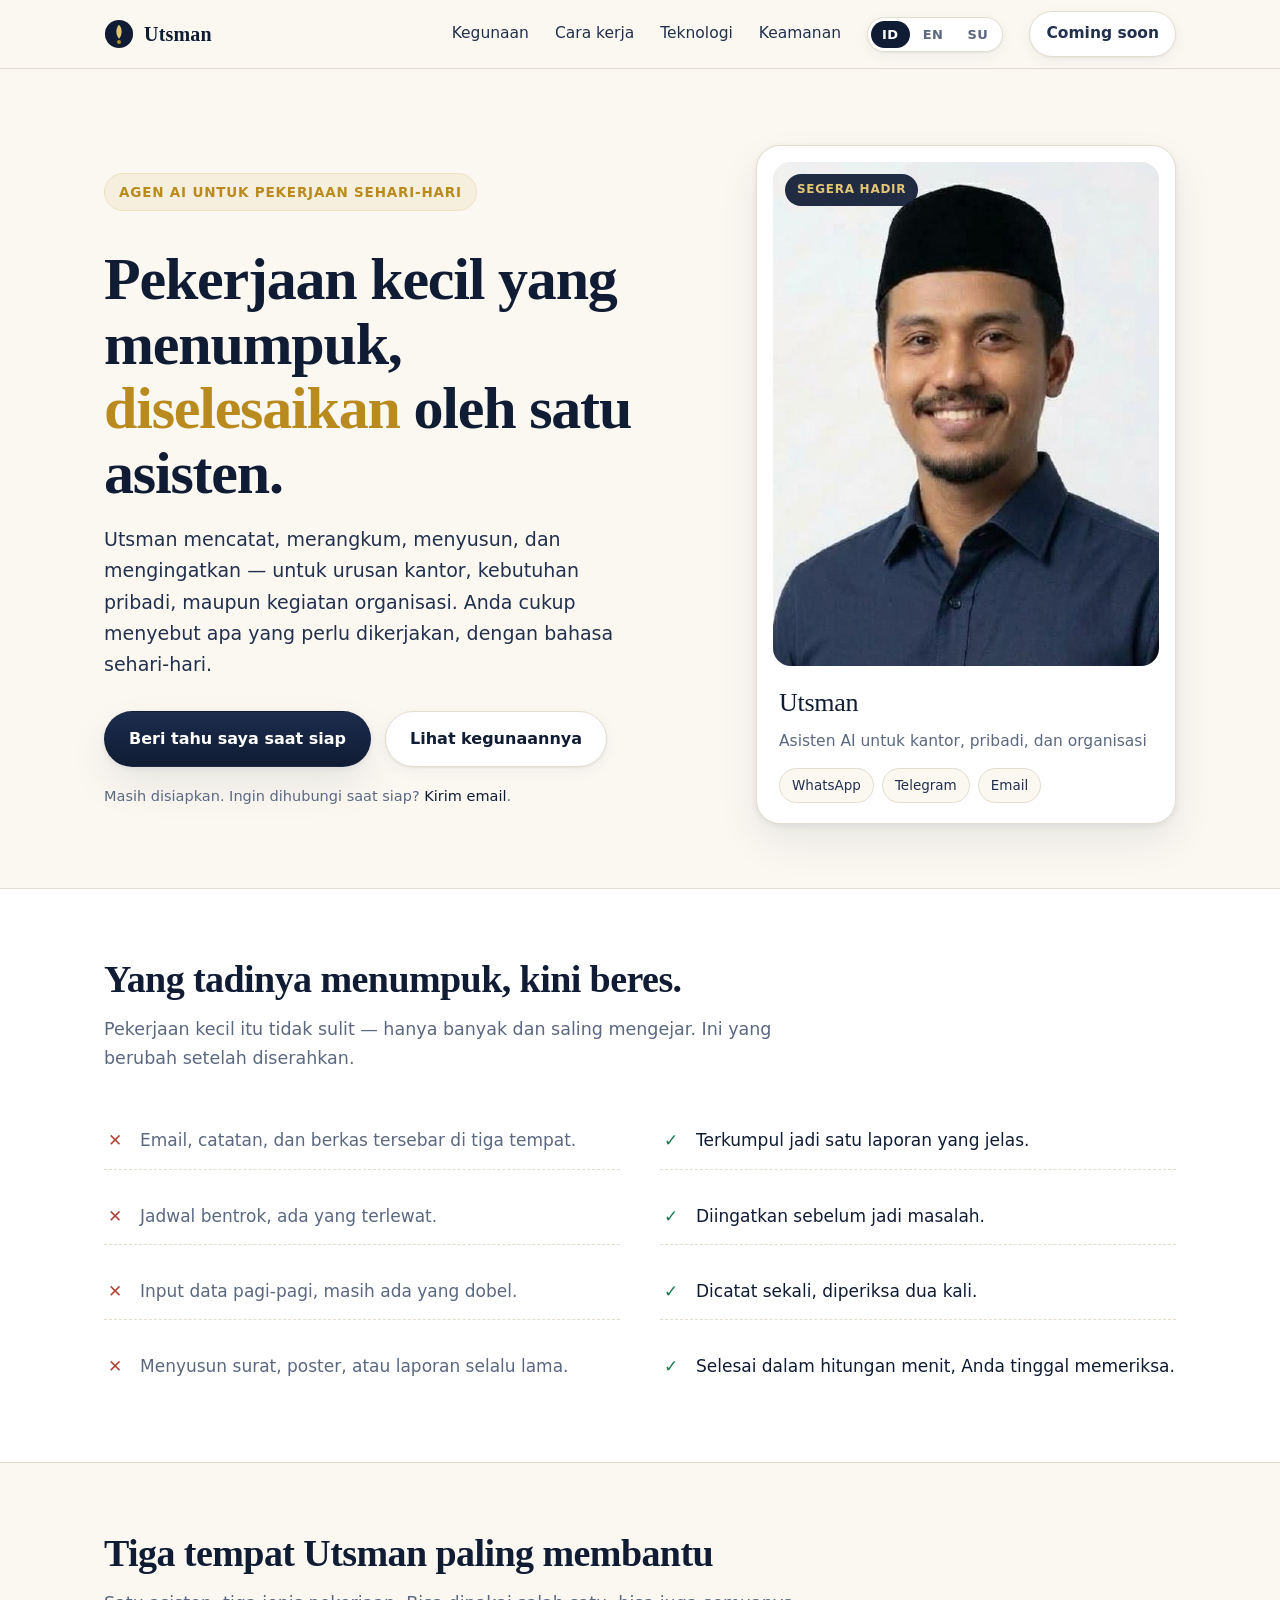
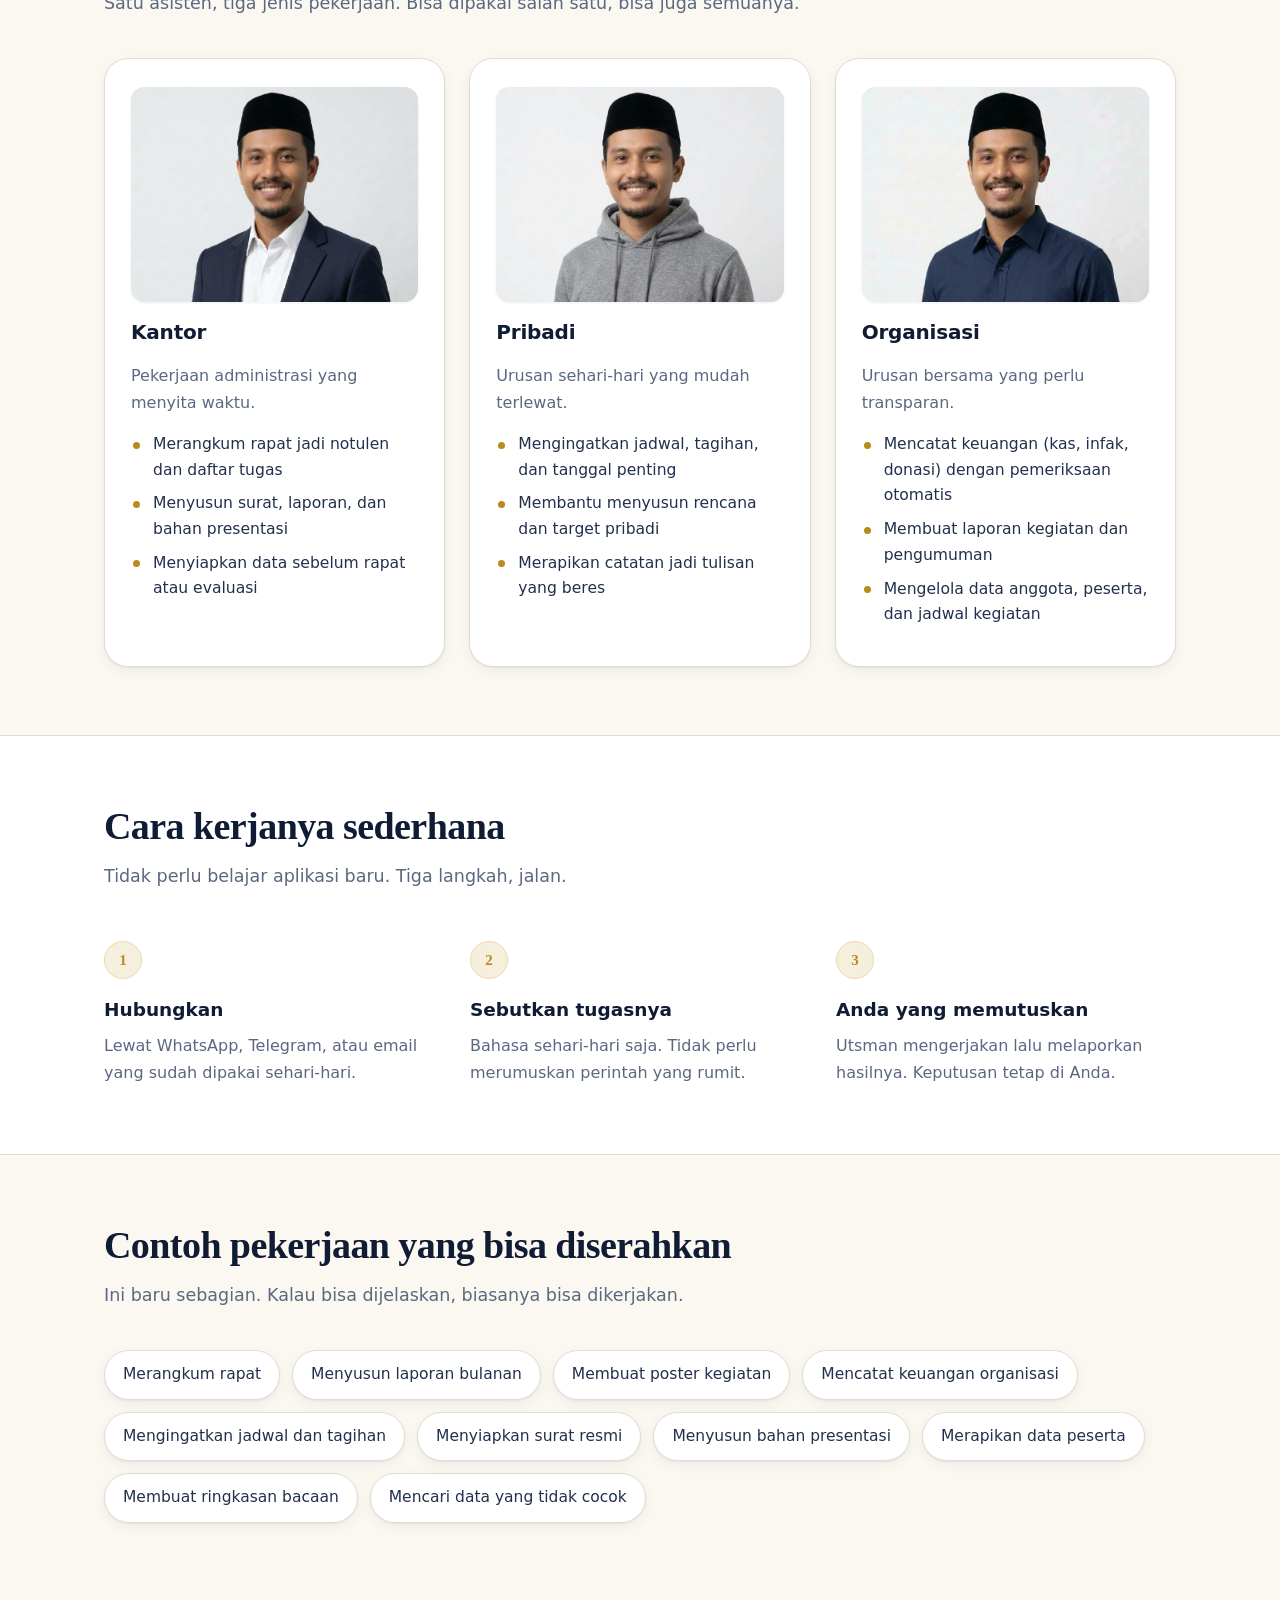
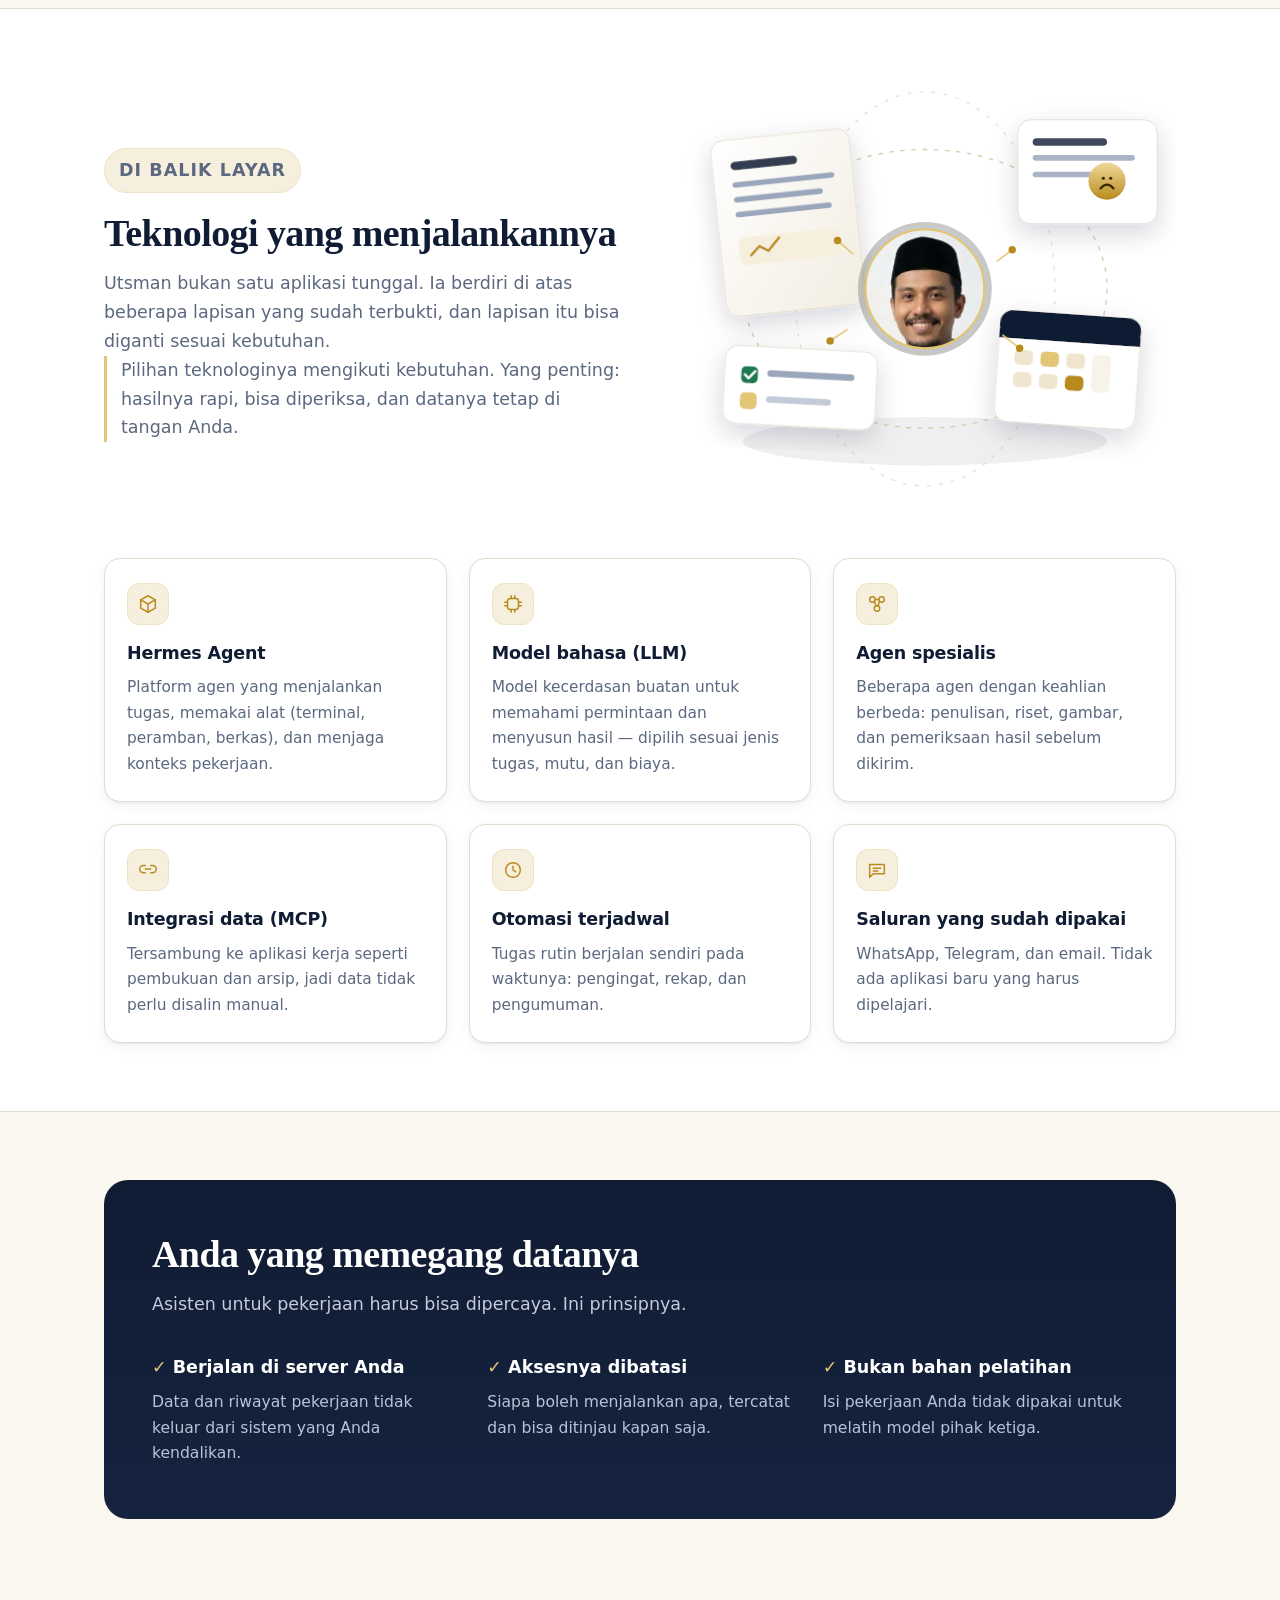
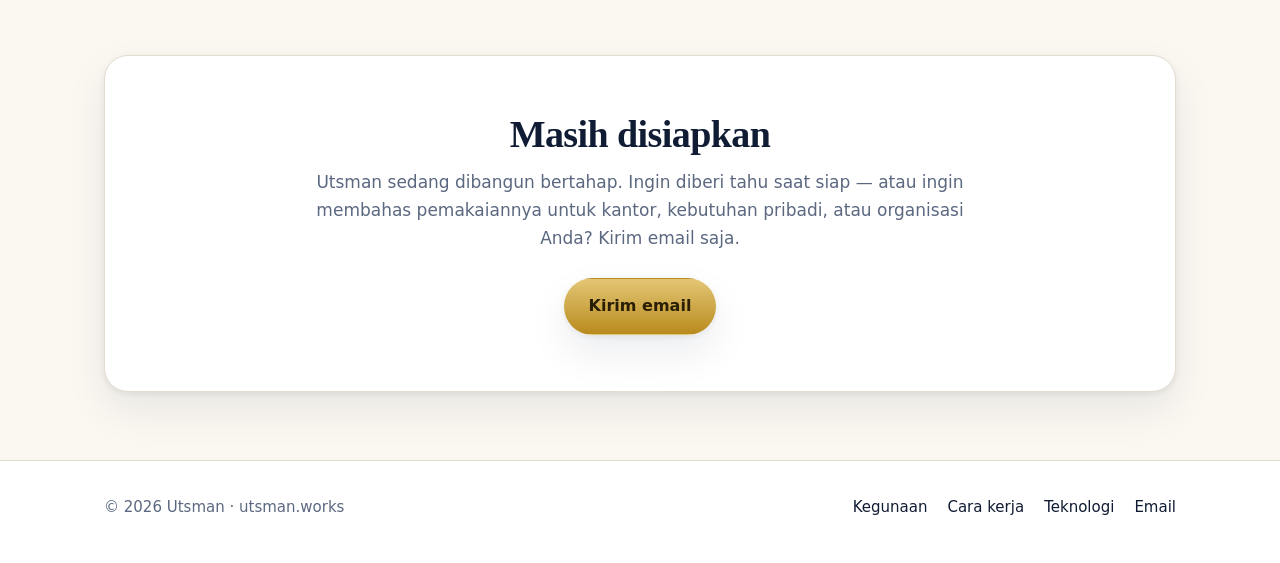
==== index.html @ e851fa36 "utsman.works — landing page asisten AI (multi-bahasa ID/EN/SU, bagian teknologi, poto asisten, SEO)" ====
<!DOCTYPE html>
<html lang="id">
<head>
<meta charset="utf-8">
<meta name="viewport" content="width=device-width, initial-scale=1">
<title>Utsman — Asisten AI untuk Pekerjaan Kantor, Pribadi, dan Organisasi</title>
<meta name="description" content="Utsman adalah asisten AI yang membantu pekerjaan kantor, kebutuhan pribadi, dan urusan organisasi: mencatat, menyusun laporan, mengingatkan jadwal. Segera hadir.">
<link rel="canonical" href="https://utsman.works/">
<link rel="alternate" hreflang="id" href="https://utsman.works/">
<link rel="alternate" hreflang="en" href="https://utsman.works/?lang=en">
<link rel="alternate" hreflang="su" href="https://utsman.works/?lang=su">
<link rel="alternate" hreflang="x-default" href="https://utsman.works/">
<meta name="theme-color" content="#101c33">
<meta name="author" content="Utsman">
<meta name="robots" content="index, follow, max-image-preview:large">

<!-- Open Graph -->
<meta property="og:type" content="website">
<meta property="og:site_name" content="Utsman">
<meta property="og:locale" content="id_ID">
<meta property="og:locale:alternate" content="en_US">
<meta property="og:locale:alternate" content="su_ID">
<meta property="og:url" content="https://utsman.works/">
<meta property="og:title" content="Utsman — Asisten AI untuk Pekerjaan Kantor, Pribadi, dan Organisasi">
<meta property="og:description" content="Mencatat, menyusun laporan, mengingatkan jadwal, dan menyelesaikan pekerjaan kecil yang menumpuk — untuk kantor, pribadi, dan organisasi.">
<meta property="og:image" content="https://utsman.works/assets/og-image.png">
<meta property="og:image:width" content="1200">
<meta property="og:image:height" content="630">
<meta property="og:image:alt" content="Utsman — asisten AI untuk pekerjaan sehari-hari">

<!-- Twitter -->
<meta name="twitter:card" content="summary_large_image">
<meta name="twitter:title" content="Utsman — Asisten AI untuk Pekerjaan Kantor, Pribadi, dan Organisasi">
<meta name="twitter:description" content="Mencatat, menyusun laporan, mengingatkan jadwal — untuk kantor, pribadi, dan organisasi.">
<meta name="twitter:image" content="https://utsman.works/assets/og-image.png">

<link rel="icon" href="/assets/favicon.svg" type="image/svg+xml">
<link rel="apple-touch-icon" href="/assets/favicon.svg">
<link rel="preload" as="image" href="/assets/utsman-card.jpg">
<link rel="stylesheet" href="/css/style.css?v=20261005-5">
<script>document.documentElement.classList.add("js-anim");</script>

<script type="application/ld+json">
{
  "@context": "https://schema.org",
  "@graph": [
    {
      "@type": "WebSite",
      "@id": "https://utsman.works/#website",
      "url": "https://utsman.works/",
      "name": "Utsman",
      "inLanguage": ["id-ID", "en", "su-ID"],
      "description": "Asisten AI untuk pekerjaan kantor, kebutuhan pribadi, dan urusan organisasi."
    },
    {
      "@type": "Organization",
      "@id": "https://utsman.works/#organization",
      "name": "Utsman",
      "url": "https://utsman.works/",
      "email": "bahzimadina@gmail.com",
      "logo": "https://utsman.works/assets/favicon.svg",
      "image": "https://utsman.works/assets/utsman.jpg"
    },
    {
      "@type": "Service",
      "name": "Asisten AI Utsman",
      "serviceType": "Asisten AI untuk pekerjaan kantor, pribadi, dan organisasi",
      "provider": { "@id": "https://utsman.works/#organization" },
      "areaServed": { "@type": "Country", "name": "Indonesia" },
      "audience": {
        "@type": "Audience",
        "audienceType": "Pekerja kantor, profesional, pengurus organisasi"
      },
      "description": "Mencatat dan merangkum, menyusun laporan dan surat, mengingatkan jadwal, mengolah data keuangan, serta menyelesaikan pekerjaan kecil yang menumpuk.",
      "offers": {
        "@type": "Offer",
        "availability": "https://schema.org/PreOrder",
        "priceCurrency": "IDR",
        "description": "Segera hadir. Kirim email untuk diberi tahu."
      },
      "isRelatedTo": [
        { "@type": "SoftwareApplication", "name": "Hermes Agent", "applicationCategory": "AI agent platform" },
        { "@type": "Thing", "name": "Model bahasa besar (LLM)" }
      ]
    }
  ]
}
</script>
</head>
<body>
<a class="skip" href="#main" data-i18n="skip">Lewati ke konten utama</a>

<header class="site-header">
  <div class="wrap">
    <a class="brand" href="/" aria-label="Utsman">
      <svg class="brand-mark" viewBox="0 0 32 32" role="img" aria-hidden="true">
        <circle cx="16" cy="16" r="15" fill="#101c33"/>
        <path d="M16 6c1.9 2.2 2.8 4.6 2.8 7.4 0 3-1 5.6-2.8 7.7-1.8-2.1-2.8-4.7-2.8-7.7C13.2 10.6 14.1 8.2 16 6z" fill="#e3c675"/>
        <circle cx="16" cy="24.6" r="2.1" fill="#b98b1e"/>
      </svg>
      <span class="brand-name">Utsman</span>
    </a>

    <nav class="nav" aria-label="Navigasi utama" data-i18n-aria="nav.aria">
      <a href="#kagunaan" data-i18n="nav.usage">Kegunaan</a>
      <a href="#cara" data-i18n="nav.how">Cara kerja</a>
      <a href="#teknologi" data-i18n="nav.tech">Teknologi</a>
      <a href="#aman" data-i18n="nav.secure">Keamanan</a>

      <div class="lang-switch" role="group" aria-label="Pilih bahasa" data-i18n-aria="lang.aria">
        <button type="button" class="lang-btn is-on" data-lang="id" aria-pressed="true" title="Bahasa Indonesia" data-i18n-title="lang.id">ID</button>
        <button type="button" class="lang-btn" data-lang="en" aria-pressed="false" title="English" data-i18n-title="lang.en">EN</button>
        <button type="button" class="lang-btn" data-lang="su" aria-pressed="false" title="Bahasa Sunda" data-i18n-title="lang.su">SU</button>
      </div>

      <a class="nav-cta" href="mailto:bahzimadina@gmail.com?subject=Utsman.works%20—%20beri%20tahu%20saya" data-i18n="nav.cta">Coming soon</a>
    </nav>
  </div>
</header>

<main id="main">

  <!-- ================= HERO ================= -->
  <section class="hero">
    <div class="wrap hero-grid">
      <div>
        <p class="eyebrow" data-i18n="hero.eyebrow">Agen AI untuk pekerjaan sehari-hari</p>
        <h1 data-i18n-html="hero.h1">Pekerjaan kecil yang menumpuk, <span class="accent">diselesaikan</span> oleh satu asisten.</h1>
        <p class="lede" data-i18n="hero.lede">
          Utsman mencatat, merangkum, menyusun, dan mengingatkan — untuk urusan kantor, kebutuhan pribadi,
          maupun kegiatan organisasi. Anda cukup menyebut apa yang perlu dikerjakan, dengan bahasa sehari-hari.
        </p>
        <div class="hero-actions">
          <a class="btn btn-primary" href="mailto:bahzimadina@gmail.com?subject=Utsman.works%20—%20beri%20tahu%20saya" data-i18n="hero.cta1">
            Beri tahu saya saat siap
          </a>
          <a class="btn btn-ghost" href="#kagunaan" data-i18n="hero.cta2">Lihat kegunaannya</a>
        </div>
        <p class="hero-note" data-i18n-html="hero.note">Masih disiapkan. Ingin dihubungi saat siap? <a href="mailto:bahzimadina@gmail.com?subject=Utsman.works%20—%20beri%20tahu%20saya">Kirim email</a>.</p>
      </div>

      <!-- Kartu profil: foto Utsman (asisten AI) -->
      <div class="profile-card reveal">
        <div class="profile-photo">
          <img src="/assets/utsman-card.jpg" width="600" height="784"
               alt="Utsman, asisten AI, memakai peci hitam dan kaus abu-abu" data-i18n-alt="hero.photo.alt"
               fetchpriority="high" decoding="async">
          <span class="profile-badge" data-i18n="hero.status">Segera hadir</span>
        </div>
        <div class="profile-meta">
          <p class="profile-name">Utsman</p>
          <p class="profile-role" data-i18n="hero.role">Asisten AI untuk kantor, pribadi, dan organisasi</p>
          <ul class="profile-chips">
            <li data-i18n="hero.chip1">WhatsApp</li>
            <li data-i18n="hero.chip2">Telegram</li>
            <li data-i18n="hero.chip3">Email</li>
          </ul>
        </div>
      </div>
    </div>
  </section>

  <!-- ================= MASALAH ================= -->
  <section class="band" aria-labelledby="t-beres">
    <div class="wrap">
      <div class="section-head reveal">
        <h2 id="t-beres" data-i18n="m.head">Yang tadinya menumpuk, kini beres.</h2>
        <p data-i18n="m.sub">Pekerjaan kecil itu tidak sulit — hanya banyak dan saling mengejar. Ini yang berubah setelah diserahkan.</p>
      </div>
      <div class="pairs reveal">
        <div class="pair"><span class="pair-x" aria-hidden="true">✕</span><p class="before" data-i18n="m.b1">Email, catatan, dan berkas tersebar di tiga tempat.</p></div>
        <div class="pair"><span class="pair-check" aria-hidden="true">✓</span><p class="after" data-i18n="m.a1">Terkumpul jadi satu laporan yang jelas.</p></div>
        <div class="pair"><span class="pair-x" aria-hidden="true">✕</span><p class="before" data-i18n="m.b2">Jadwal bentrok, ada yang terlewat.</p></div>
        <div class="pair"><span class="pair-check" aria-hidden="true">✓</span><p class="after" data-i18n="m.a2">Diingatkan sebelum jadi masalah.</p></div>
        <div class="pair"><span class="pair-x" aria-hidden="true">✕</span><p class="before" data-i18n="m.b3">Input data pagi-pagi, masih ada yang dobel.</p></div>
        <div class="pair"><span class="pair-check" aria-hidden="true">✓</span><p class="after" data-i18n="m.a3">Dicatat sekali, diperiksa dua kali.</p></div>
        <div class="pair"><span class="pair-x" aria-hidden="true">✕</span><p class="before" data-i18n="m.b4">Menyusun surat, poster, atau laporan selalu lama.</p></div>
        <div class="pair"><span class="pair-check" aria-hidden="true">✓</span><p class="after" data-i18n="m.a4">Selesai dalam hitungan menit, Anda tinggal memeriksa.</p></div>
      </div>
    </div>
  </section>

  <!-- ================= KAGUNAAN ================= -->
  <section id="kagunaan" aria-labelledby="t-guna">
    <div class="wrap">
      <div class="section-head reveal">
        <h2 id="t-guna" data-i18n="u.head">Tiga tempat Utsman paling membantu</h2>
        <p data-i18n="u.sub">Satu asisten, tiga jenis pekerjaan. Bisa dipakai salah satu, bisa juga semuanya.</p>
      </div>

      <div class="cards">
        <article class="card reveal">
          <div class="card-photo"><img src="/assets/asisten-kerja.jpg" width="720" height="540" alt="Utsman, asisten untuk pekerjaan kantor, memakai blazer" data-i18n-alt="u.k.alt" loading="lazy" decoding="async"></div>
          <h3 data-i18n="u.k.title">Kantor</h3>
          <p data-i18n="u.k.p">Pekerjaan administrasi yang menyita waktu.</p>
          <ul>
            <li data-i18n="u.k.l1">Merangkum rapat jadi notulen dan daftar tugas</li>
            <li data-i18n="u.k.l2">Menyusun surat, laporan, dan bahan presentasi</li>
            <li data-i18n="u.k.l3">Menyiapkan data sebelum rapat atau evaluasi</li>
          </ul>
        </article>

        <article class="card reveal">
          <div class="card-photo"><img src="/assets/asisten-pribadi.jpg" width="720" height="540" alt="Utsman, asisten untuk urusan pribadi, memakai hoodie" data-i18n-alt="u.p.alt" loading="lazy" decoding="async"></div>
          <h3 data-i18n="u.p.title">Pribadi</h3>
          <p data-i18n="u.p.p">Urusan sehari-hari yang mudah terlewat.</p>
          <ul>
            <li data-i18n="u.p.l1">Mengingatkan jadwal, tagihan, dan tanggal penting</li>
            <li data-i18n="u.p.l2">Membantu menyusun rencana dan target pribadi</li>
            <li data-i18n="u.p.l3">Merapikan catatan jadi tulisan yang beres</li>
          </ul>
        </article>

        <article class="card reveal">
          <div class="card-photo"><img src="/assets/asisten-organisasi.jpg" width="720" height="540" alt="Utsman, asisten untuk urusan organisasi, memakai kemeja biru" data-i18n-alt="u.o.alt" loading="lazy" decoding="async"></div>
          <h3 data-i18n="u.o.title">Organisasi</h3>
          <p data-i18n="u.o.p">Urusan bersama yang perlu transparan.</p>
          <ul>
            <li data-i18n="u.o.l1">Mencatat keuangan (kas, infak, donasi) dengan pemeriksaan otomatis</li>
            <li data-i18n="u.o.l2">Membuat laporan kegiatan dan pengumuman</li>
            <li data-i18n="u.o.l3">Mengelola data anggota, peserta, dan jadwal kegiatan</li>
          </ul>
        </article>
      </div>
    </div>
  </section>

  <!-- ================= CARA KERJA ================= -->
  <section class="band" id="cara" aria-labelledby="t-cara">
    <div class="wrap">
      <div class="section-head reveal">
        <h2 id="t-cara" data-i18n="c.head">Cara kerjanya sederhana</h2>
        <p data-i18n="c.sub">Tidak perlu belajar aplikasi baru. Tiga langkah, jalan.</p>
      </div>
      <div class="steps">
        <div class="step reveal">
          <div class="step-num" aria-hidden="true">1</div>
          <h3 data-i18n="c.s1.t">Hubungkan</h3>
          <p data-i18n="c.s1.p">Lewat WhatsApp, Telegram, atau email yang sudah dipakai sehari-hari.</p>
        </div>
        <div class="step reveal">
          <div class="step-num" aria-hidden="true">2</div>
          <h3 data-i18n="c.s2.t">Sebutkan tugasnya</h3>
          <p data-i18n="c.s2.p">Bahasa sehari-hari saja. Tidak perlu merumuskan perintah yang rumit.</p>
        </div>
        <div class="step reveal">
          <div class="step-num" aria-hidden="true">3</div>
          <h3 data-i18n="c.s3.t">Anda yang memutuskan</h3>
          <p data-i18n="c.s3.p">Utsman mengerjakan lalu melaporkan hasilnya. Keputusan tetap di Anda.</p>
        </div>
      </div>
    </div>
  </section>

  <!-- ================= CONTO TUGAS ================= -->
  <section aria-labelledby="t-conto">
    <div class="wrap">
      <div class="section-head reveal">
        <h2 id="t-conto" data-i18n="e.head">Contoh pekerjaan yang bisa diserahkan</h2>
        <p data-i18n="e.sub">Ini baru sebagian. Kalau bisa dijelaskan, biasanya bisa dikerjakan.</p>
      </div>
      <ul class="chips reveal" style="list-style:none;padding:0">
        <li class="chip" data-i18n="e.c1">Merangkum rapat</li>
        <li class="chip" data-i18n="e.c2">Menyusun laporan bulanan</li>
        <li class="chip" data-i18n="e.c3">Membuat poster kegiatan</li>
        <li class="chip" data-i18n="e.c4">Mencatat keuangan organisasi</li>
        <li class="chip" data-i18n="e.c5">Mengingatkan jadwal dan tagihan</li>
        <li class="chip" data-i18n="e.c6">Menyiapkan surat resmi</li>
        <li class="chip" data-i18n="e.c7">Menyusun bahan presentasi</li>
        <li class="chip" data-i18n="e.c8">Merapikan data peserta</li>
        <li class="chip" data-i18n="e.c9">Membuat ringkasan bacaan</li>
        <li class="chip" data-i18n="e.c10">Mencari data yang tidak cocok</li>
      </ul>
    </div>
  </section>

  <!-- ================= TEKNOLOGI ================= -->
  <section class="band" id="teknologi" aria-labelledby="t-teknologi">
    <div class="wrap">
      <div class="tech-intro">
        <div class="section-head reveal" style="margin-bottom:0">
          <p class="eyebrow" data-i18n="t.eyebrow">Di balik layar</p>
          <h2 id="t-teknologi" style="margin-top:18px" data-i18n="t.head">Teknologi yang menjalankannya</h2>
          <p data-i18n="t.sub">Utsman bukan satu aplikasi tunggal. Ia berdiri di atas beberapa lapisan yang sudah terbukti, dan lapisan itu bisa diganti sesuai kebutuhan.</p>
          <p class="tech-note" data-i18n="t.note">Pilihan teknologinya mengikuti kebutuhan. Yang penting: hasilnya rapi, bisa diperiksa, dan datanya tetap di tangan Anda.</p>
        </div>

        <div class="hero-art tech-art" aria-hidden="true">
          <svg viewBox="0 0 540 470" role="img" aria-label="Ilustrasi asisten AI yang mengerjakan beberapa tugas sekaligus">
            <defs>
              <linearGradient id="g-doc" x1="0" y1="0" x2="1" y2="1">
                <stop offset="0" stop-color="#ffffff"/><stop offset="1" stop-color="#f2ede1"/>
              </linearGradient>
              <linearGradient id="g-gold" x1="0" y1="0" x2="0" y2="1">
                <stop offset="0" stop-color="#f0d99c"/><stop offset="1" stop-color="#b98b1e"/>
              </linearGradient>
              <radialGradient id="g-core" cx="50%" cy="38%" r="65%">
                <stop offset="0" stop-color="#2a3c62"/><stop offset="1" stop-color="#101c33"/>
              </radialGradient>
              <clipPath id="clip-face"><circle cx="0" cy="0" r="64"/></clipPath>
              <filter id="soft" x="-30%" y="-30%" width="160%" height="160%">
                <feDropShadow dx="0" dy="10" stdDeviation="14" flood-color="#101c33" flood-opacity="0.16"/>
              </filter>
            </defs>

            <ellipse cx="270" cy="392" rx="196" ry="26" fill="#101c33" opacity="0.07"/>

            <!-- orbit lines -->
            <g fill="none" stroke="#cbb98c" stroke-width="1.4" opacity="0.7">
              <ellipse cx="270" cy="228" rx="196" ry="150" stroke-dasharray="5 7"/>
              <ellipse cx="270" cy="228" rx="140" ry="212" stroke-dasharray="4 9" opacity="0.6"/>
            </g>

            <!-- document card -->
            <g filter="url(#soft)" transform="translate(38 70) rotate(-6)">
              <rect width="150" height="190" rx="14" fill="url(#g-doc)" stroke="#e3ddd0"/>
              <rect x="20" y="24" width="72" height="9" rx="4.5" fill="#101c33" opacity="0.85"/>
              <rect x="20" y="46" width="110" height="6" rx="3" fill="#9aa6bb"/>
              <rect x="20" y="62" width="96" height="6" rx="3" fill="#9aa6bb"/>
              <rect x="20" y="78" width="104" height="6" rx="3" fill="#9aa6bb"/>
              <rect x="20" y="106" width="110" height="30" rx="8" fill="#f6efdd"/>
              <path d="M32 126l10-9 9 6 13-13" fill="none" stroke="#b98b1e" stroke-width="2.6" stroke-linecap="round" stroke-linejoin="round"/>
            </g>

            <!-- chat card -->
            <g filter="url(#soft)" transform="translate(370 46)">
              <rect width="150" height="112" rx="14" fill="#ffffff" stroke="#e3ddd0"/>
              <rect x="16" y="20" width="80" height="8" rx="4" fill="#101c33" opacity="0.8"/>
              <rect x="16" y="38" width="110" height="6" rx="3" fill="#aab4c6"/>
              <rect x="16" y="56" width="86" height="6" rx="3" fill="#aab4c6"/>
              <g transform="translate(96 66)">
                <circle cx="0" cy="0" r="20" fill="url(#g-gold)"/>
                <path d="M-7 8C-2 2.6 2 2.6 7 8" stroke="#3a2a05" stroke-width="2.4" fill="none" stroke-linecap="round"/>
                <circle cx="-4" cy="-3" r="1.7" fill="#3a2a05"/><circle cx="4" cy="-3" r="1.7" fill="#3a2a05"/>
              </g>
            </g>

            <!-- calendar card -->
            <g filter="url(#soft)" transform="translate(352 250) rotate(4)">
              <rect width="152" height="120" rx="14" fill="#ffffff" stroke="#e3ddd0"/>
              <rect x="0" y="0" width="152" height="30" rx="14" fill="#101c33"/>
              <rect x="0" y="20" width="152" height="10" fill="#101c33"/>
              <rect x="18" y="42" width="20" height="16" rx="5" fill="#f0e6cf"/>
              <rect x="46" y="42" width="20" height="16" rx="5" fill="#e3c675"/>
              <rect x="74" y="42" width="20" height="16" rx="5" fill="#f0e6cf"/>
              <rect x="18" y="66" width="20" height="16" rx="5" fill="#f0e6cf"/>
              <rect x="46" y="66" width="20" height="16" rx="5" fill="#f0e6cf"/>
              <rect x="74" y="66" width="20" height="16" rx="5" fill="#b98b1e"/>
              <rect x="102" y="42" width="20" height="40" rx="5" fill="#f7f3e9"/>
            </g>

            <!-- agent core (foto Utsman, dipotong buleud) -->
            <g transform="translate(270 228)">
              <circle r="72" fill="url(#g-core)" opacity="0.25"/>
              <image href="/assets/utsman-core.jpg" x="-64" y="-64" width="128" height="128"
                     clip-path="url(#clip-face)" preserveAspectRatio="xMidYMid slice"/>
              <circle r="64" fill="none" stroke="#e3c675" stroke-width="2.4"/>
              <circle r="70" fill="none" stroke="#e3c675" stroke-width="1" opacity="0.45"/>
              <g stroke="#e3c675" stroke-width="2" stroke-linecap="round" opacity="0.85">
                <path d="M-78-38l-16-14"/><path d="M78-30l16-12"/><path d="M-84 44l-18 12"/><path d="M84 50l18 14"/>
              </g>
              <circle cx="-94" cy="-52" r="4" fill="#b98b1e"/><circle cx="94" cy="-42" r="4" fill="#b98b1e"/>
              <circle cx="-102" cy="56" r="4" fill="#b98b1e"/><circle cx="102" cy="64" r="4" fill="#b98b1e"/>
            </g>

            <!-- checklist strip -->
            <g filter="url(#soft)" transform="translate(56 288) rotate(3)">
              <rect width="164" height="84" rx="14" fill="#ffffff" stroke="#e3ddd0"/>
              <g transform="translate(18 22)">
                <rect width="18" height="18" rx="5" fill="#1f7a52"/>
                <path d="M4 9l4 4 7-8" stroke="#fff" stroke-width="2.4" fill="none" stroke-linecap="round" stroke-linejoin="round"/>
                <rect x="28" y="3" width="94" height="7" rx="3.5" fill="#9aa6bb"/>
              </g>
              <g transform="translate(18 50)">
                <rect width="18" height="18" rx="5" fill="#e3c675"/>
                <rect x="28" y="3" width="70" height="7" rx="3.5" fill="#c3cbd8"/>
              </g>
            </g>
          </svg>
        </div>
      </div>

      <div class="tech-grid">
        <article class="tech-item reveal">
          <span class="tech-icon" aria-hidden="true">
            <svg viewBox="0 0 24 24" fill="none" stroke="currentColor" stroke-width="1.6" stroke-linecap="round" stroke-linejoin="round"><path d="M12 3l8 4.5v9L12 21l-8-4.5v-9L12 3z"/><path d="M12 12l8-4.5M12 12v9M12 12L4 7.5"/></svg>
          </span>
          <h3 data-i18n="t.1.t">Hermes Agent</h3>
          <p data-i18n="t.1.p">Platform agen yang menjalankan tugas, memakai alat (terminal, peramban, berkas), dan menjaga konteks pekerjaan.</p>
        </article>

        <article class="tech-item reveal">
          <span class="tech-icon" aria-hidden="true">
            <svg viewBox="0 0 24 24" fill="none" stroke="currentColor" stroke-width="1.6" stroke-linecap="round" stroke-linejoin="round"><rect x="6" y="6" width="12" height="12" rx="3"/><path d="M10 3v3M14 3v3M10 18v3M14 18v3M3 10h3M3 14h3M18 10h3M18 14h3"/></svg>
          </span>
          <h3 data-i18n="t.2.t">Model bahasa (LLM)</h3>
          <p data-i18n="t.2.p">Model kecerdasan buatan untuk memahami permintaan dan menyusun hasil — dipilih sesuai jenis tugas, mutu, dan biaya.</p>
        </article>

        <article class="tech-item reveal">
          <span class="tech-icon" aria-hidden="true">
            <svg viewBox="0 0 24 24" fill="none" stroke="currentColor" stroke-width="1.6" stroke-linecap="round" stroke-linejoin="round"><circle cx="7" cy="7" r="3"/><circle cx="17" cy="7" r="3"/><circle cx="12" cy="17" r="3"/><path d="M9 9l2 5M15 9l-2 5M10 7h4"/></svg>
          </span>
          <h3 data-i18n="t.3.t">Agen spesialis</h3>
          <p data-i18n="t.3.p">Beberapa agen dengan keahlian berbeda: penulisan, riset, gambar, dan pemeriksaan hasil sebelum dikirim.</p>
        </article>

        <article class="tech-item reveal">
          <span class="tech-icon" aria-hidden="true">
            <svg viewBox="0 0 24 24" fill="none" stroke="currentColor" stroke-width="1.6" stroke-linecap="round" stroke-linejoin="round"><path d="M9 7H7a4 4 0 000 8h2M15 7h2a4 4 0 010 8h-2"/><path d="M9 11h6"/></svg>
          </span>
          <h3 data-i18n="t.4.t">Integrasi data (MCP)</h3>
          <p data-i18n="t.4.p">Tersambung ke aplikasi kerja seperti pembukuan dan arsip, jadi data tidak perlu disalin manual.</p>
        </article>

        <article class="tech-item reveal">
          <span class="tech-icon" aria-hidden="true">
            <svg viewBox="0 0 24 24" fill="none" stroke="currentColor" stroke-width="1.6" stroke-linecap="round" stroke-linejoin="round"><circle cx="12" cy="12" r="8"/><path d="M12 8v4l3 2"/></svg>
          </span>
          <h3 data-i18n="t.5.t">Otomasi terjadwal</h3>
          <p data-i18n="t.5.p">Tugas rutin berjalan sendiri pada waktunya: pengingat, rekap, dan pengumuman.</p>
        </article>

        <article class="tech-item reveal">
          <span class="tech-icon" aria-hidden="true">
            <svg viewBox="0 0 24 24" fill="none" stroke="currentColor" stroke-width="1.6" stroke-linecap="round" stroke-linejoin="round"><path d="M4 6h16v10H8l-4 4V6z"/><path d="M8 10h8M8 13h5"/></svg>
          </span>
          <h3 data-i18n="t.6.t">Saluran yang sudah dipakai</h3>
          <p data-i18n="t.6.p">WhatsApp, Telegram, dan email. Tidak ada aplikasi baru yang harus dipelajari.</p>
        </article>
      </div>
    </div>
  </section>

  <!-- ================= KEAMANAN ================= -->
  <section id="aman" aria-labelledby="t-aman">
    <div class="wrap">
      <div class="trust reveal">
        <div class="section-head" style="margin-bottom:0">
          <h2 id="t-aman" data-i18n="a.head">Anda yang memegang datanya</h2>
          <p data-i18n="a.sub">Asisten untuk pekerjaan harus bisa dipercaya. Ini prinsipnya.</p>
        </div>
        <div class="trust-grid">
          <div class="trust-item">
            <h3><span class="tick" aria-hidden="true">✓</span> <span data-i18n="a.i1.t">Berjalan di server Anda</span></h3>
            <p data-i18n="a.i1.p">Data dan riwayat pekerjaan tidak keluar dari sistem yang Anda kendalikan.</p>
          </div>
          <div class="trust-item">
            <h3><span class="tick" aria-hidden="true">✓</span> <span data-i18n="a.i2.t">Aksesnya dibatasi</span></h3>
            <p data-i18n="a.i2.p">Siapa boleh menjalankan apa, tercatat dan bisa ditinjau kapan saja.</p>
          </div>
          <div class="trust-item">
            <h3><span class="tick" aria-hidden="true">✓</span> <span data-i18n="a.i3.t">Bukan bahan pelatihan</span></h3>
            <p data-i18n="a.i3.p">Isi pekerjaan Anda tidak dipakai untuk melatih model pihak ketiga.</p>
          </div>
        </div>
      </div>
    </div>
  </section>

  <!-- ================= CTA ================= -->
  <section class="cta" aria-labelledby="t-cta">
    <div class="wrap">
      <div class="cta-inner reveal">
        <h2 id="t-cta" data-i18n="cta.head">Masih disiapkan</h2>
        <p data-i18n="cta.p">
          Utsman sedang dibangun bertahap. Ingin diberi tahu saat siap — atau ingin membahas pemakaiannya
          untuk kantor, kebutuhan pribadi, atau organisasi Anda? Kirim email saja.
        </p>
        <a class="btn btn-gold" href="mailto:bahzimadina@gmail.com?subject=Utsman.works%20—%20beri%20tahu%20saya&amp;body=Assalamualaikum%2C%20saya%20ingin%20diberi%20tahu%20saat%20Utsman%20siap." data-i18n="cta.btn">
          Kirim email
        </a>
      </div>
    </div>
  </section>

</main>

<footer class="site-footer">
  <div class="wrap">
    <p data-i18n="f.rights">© 2026 Utsman · utsman.works</p>
    <div class="foot-links">
      <a href="#kagunaan" data-i18n="nav.usage">Kegunaan</a>
      <a href="#cara" data-i18n="nav.how">Cara kerja</a>
      <a href="#teknologi" data-i18n="nav.tech">Teknologi</a>
      <a href="mailto:bahzimadina@gmail.com?subject=Utsman.works%20—%20beri%20tahu%20saya" data-i18n="f.email">Email</a>
    </div>
  </div>
</footer>

<script src="/assets/i18n.js?v=20261005-1" defer></script>
<script>
  // Animasi muncul perlahan — dilewati bila pengguna memilih mengurangi gerakan.
  (function () {
    var items = document.querySelectorAll('.reveal');
    if (!('IntersectionObserver' in window) ||
        window.matchMedia('(prefers-reduced-motion: reduce)').matches) {
      items.forEach(function (el) { el.classList.add('is-in'); });
      return;
    }
    var io = new IntersectionObserver(function (entries) {
      entries.forEach(function (entry) {
        if (entry.isIntersecting) { entry.target.classList.add('is-in'); io.unobserve(entry.target); }
      });
    }, { rootMargin: '0px 0px -8% 0px', threshold: 0.12 });
    items.forEach(function (el) { io.observe(el); });

    setTimeout(function () {
      var kari = document.querySelectorAll('.reveal:not(.is-in)');
      if (kari.length) { kari.forEach(function (el) { el.classList.add('is-in'); }); }
    }, 2500);
  })();
</script>
</body>
</html>
---- css/style.css ----
/* ==========================================================================
   Utsman — utsman.works
   Desain: tenang, berwibawa, gampang dibaca. Navy + emas, latar krem.
   Font: sistem (euweuh undeuran) → gancang tur SEO-friendly.
   ========================================================================== */

:root {
  --ink:        #101c33;
  --ink-soft:   #22304d;
  --muted:      #5b6880;
  --line:       #e3ddd0;
  --gold:       #b98b1e;
  --gold-soft:  #e3c675;
  --gold-wash:  #f6efdd;
  --cream:      #fbf8f2;
  --card:       #ffffff;
  --shadow-sm:  0 1px 2px rgba(16, 28, 51, .06), 0 4px 14px rgba(16, 28, 51, .05);
  --shadow-md:  0 2px 6px rgba(16, 28, 51, .07), 0 18px 40px rgba(16, 28, 51, .08);
  --radius:     16px;
  --radius-lg:  24px;
  --maxw:       1120px;
  --font-sans:  "Inter", system-ui, -apple-system, "Segoe UI", Roboto, "Helvetica Neue", Arial, sans-serif;
  --font-serif: "Iowan Old Style", "Palatino Linotype", Palatino, "Book Antiqua", Georgia, serif;
}

* { box-sizing: border-box; }

html { -webkit-text-size-adjust: 100%; scroll-behavior: smooth; }

body {
  margin: 0;
  background: var(--cream);
  color: var(--ink);
  font-family: var(--font-sans);
  font-size: 17px;
  line-height: 1.65;
  -webkit-font-smoothing: antialiased;
  text-rendering: optimizeLegibility;
}

img, svg { max-width: 100%; display: block; }

a { color: var(--ink); text-decoration: none; }
a:hover { color: var(--gold); }

:focus-visible {
  outline: 3px solid var(--gold);
  outline-offset: 3px;
  border-radius: 4px;
}

.wrap { width: 100%; max-width: var(--maxw); margin: 0 auto; padding: 0 24px; }

.skip {
  position: absolute; left: -9999px; top: 0; background: #fff; padding: 12px 16px;
  border-radius: 0 0 8px 0; z-index: 100;
}
.skip:focus { left: 0; }

/* ---------- Header ---------- */
.site-header {
  position: sticky; top: 0; z-index: 40;
  background: rgba(251, 248, 242, .86);
  backdrop-filter: saturate(140%) blur(10px);
  border-bottom: 1px solid var(--line);
}
.site-header .wrap {
  display: flex; align-items: center; justify-content: space-between;
  height: 68px; gap: 16px;
}
.brand { display: flex; align-items: center; gap: 10px; font-weight: 700; letter-spacing: .2px; }
.brand-mark {
  width: 30px; height: 30px; flex: none;
}
.brand-name { font-family: var(--font-serif); font-size: 20px; }
.nav { display: flex; align-items: center; gap: 26px; font-size: 15.5px; color: var(--ink-soft); }
.nav a { color: var(--ink-soft); }
.nav a:hover { color: var(--gold); }
.nav .nav-cta {
  border: 1px solid var(--line); padding: 9px 16px; border-radius: 999px;
  background: #fff; box-shadow: var(--shadow-sm); font-weight: 600;
}
@media (max-width: 780px) { .nav a:not(.nav-cta) { display: none; } }

/* ---------- Buttons ---------- */
.btn {
  display: inline-flex; align-items: center; gap: 10px;
  padding: 14px 24px; border-radius: 999px; font-weight: 650; font-size: 16px;
  border: 1px solid transparent; transition: transform .18s ease, box-shadow .18s ease, background .18s ease;
}
.btn-primary {
  background: linear-gradient(180deg, #1c2c4d, #101c33);
  color: #fff; box-shadow: var(--shadow-md);
}
.btn-primary:hover { color: #fff; transform: translateY(-1px); }
.btn-ghost {
  background: #fff; color: var(--ink); border-color: var(--line); box-shadow: var(--shadow-sm);
}
.btn-ghost:hover { color: var(--ink); transform: translateY(-1px); }
.btn-gold {
  background: linear-gradient(180deg, var(--gold-soft), var(--gold));
  color: #2a1f04; box-shadow: var(--shadow-md);
}
.btn-gold:hover { color: #2a1f04; transform: translateY(-1px); }

/* ---------- Hero ---------- */
.hero { padding: 76px 0 64px; position: relative; overflow: hidden; }
.hero-grid {
  display: grid; grid-template-columns: 1.05fr .95fr; gap: 56px; align-items: center;
}
.eyebrow {
  display: inline-flex; align-items: center; gap: 9px;
  font-size: 13.5px; font-weight: 650; letter-spacing: .06em; text-transform: uppercase;
  color: var(--gold); background: var(--gold-wash);
  border: 1px solid #efe2c2; border-radius: 999px; padding: 7px 14px;
}
h1 {
  font-family: var(--font-serif); font-weight: 700;
  font-size: clamp(38px, 5.2vw, 60px); line-height: 1.08; letter-spacing: -.02em;
  margin: 22px 0 18px;
}
h1 .accent { color: var(--gold); }
.lede { font-size: 19px; color: var(--ink-soft); max-width: 34em; margin: 0 0 30px; }
.hero-actions { display: flex; flex-wrap: wrap; gap: 14px; align-items: center; }
.hero-note { margin: 18px 0 0; font-size: 14.5px; color: var(--muted); }
.hero-note strong { color: var(--ink); font-weight: 650; }

.hero-art { position: relative; }
.hero-art svg { width: 100%; height: auto; }

@media (max-width: 940px) {
  .hero { padding: 52px 0 44px; }
  .hero-grid { grid-template-columns: 1fr; gap: 40px; }
  .hero-art { order: -1; max-width: 520px; }
}

/* ---------- Sections ---------- */
section { padding: 68px 0; }
.section-head { max-width: 42em; margin-bottom: 40px; }
h2 {
  font-family: var(--font-serif); font-weight: 700;
  font-size: clamp(28px, 3.4vw, 38px); line-height: 1.16; letter-spacing: -.015em;
  margin: 0 0 14px;
}
.section-head p { color: var(--muted); font-size: 17.5px; margin: 0; }

/* pain points */
.band { background: #fff; border-top: 1px solid var(--line); border-bottom: 1px solid var(--line); }
.pairs { display: grid; grid-template-columns: repeat(2, 1fr); gap: 18px 40px; margin-top: 8px; }
.pair { display: flex; gap: 14px; align-items: flex-start; padding: 14px 0; border-bottom: 1px dashed var(--line); }
.pair:last-child, .pair:nth-last-child(2) { border-bottom: 0; }
.pair-x { color: #b0463a; font-weight: 700; flex: none; width: 22px; text-align: center; }
.pair-check { color: #1f7a52; font-weight: 700; flex: none; width: 22px; text-align: center; }
.pair p { margin: 0; }
.pair .before { color: var(--muted); }
.pair .after { color: var(--ink); }

@media (max-width: 780px) { .pairs { grid-template-columns: 1fr; } }

/* cards */
.cards { display: grid; grid-template-columns: repeat(3, 1fr); gap: 24px; }
.card {
  background: var(--card); border: 1px solid var(--line); border-radius: var(--radius-lg);
  padding: 28px 26px 30px; box-shadow: var(--shadow-sm);
  display: flex; flex-direction: column; gap: 14px;
  transition: transform .2s ease, box-shadow .2s ease;
}
.card:hover { transform: translateY(-3px); box-shadow: var(--shadow-md); }
.card-photo { border-radius: 14px; overflow: hidden; background: #ecebe6; box-shadow: 0 1px 3px rgba(16, 28, 51, .07); }
.card-photo img { width: 100%; height: auto; aspect-ratio: 4 / 3; object-fit: cover; object-position: 50% 20%; }
.card h3 { font-size: 20px; margin: 0; letter-spacing: -.01em; }
.card > p { margin: 0; color: var(--muted); font-size: 16px; }
.card ul { margin: 2px 0 0; padding-left: 0; list-style: none; color: var(--ink-soft); font-size: 15.6px; }
.card ul li { position: relative; padding-left: 22px; margin-bottom: 8px; }
.card ul li::before {
  content: ""; position: absolute; left: 2px; top: .62em;
  width: 7px; height: 7px; border-radius: 50%; background: var(--gold);
}
@media (max-width: 940px) { .cards { grid-template-columns: 1fr; } }

/* steps */
.steps { display: grid; grid-template-columns: repeat(3, 1fr); gap: 26px; counter-reset: step; }
.step { position: relative; padding-top: 10px; }
.step-num {
  font-family: var(--font-serif); font-size: 15px; font-weight: 700; color: var(--gold);
  border: 1px solid #ecd9a8; background: var(--gold-wash);
  width: 38px; height: 38px; border-radius: 50%;
  display: flex; align-items: center; justify-content: center; margin-bottom: 16px;
}
.step h3 { margin: 0 0 8px; font-size: 18.5px; }
.step p { margin: 0; color: var(--muted); font-size: 16px; }
@media (max-width: 940px) { .steps { grid-template-columns: 1fr; gap: 30px; } }

/* contoh tugas */
.chips { display: flex; flex-wrap: wrap; gap: 12px; margin-top: 6px; }
.chip {
  background: #fff; border: 1px solid var(--line); border-radius: 999px;
  padding: 11px 18px; font-size: 15.5px; color: var(--ink-soft); box-shadow: var(--shadow-sm);
}

/* trust */
.trust { background: linear-gradient(180deg, #101c33, #16233f); color: #eef1f7; border-radius: var(--radius-lg); padding: 52px 48px; }
.trust h2 { color: #fff; }
.trust p { color: #c3cbdb; }
.trust-grid { display: grid; grid-template-columns: repeat(3, 1fr); gap: 30px; margin-top: 34px; }
.trust-item h3 { color: #fff; font-size: 17.5px; margin: 0 0 8px; }
.trust-item p { margin: 0; font-size: 15.6px; color: #b9c3d6; }
.trust-item .tick { color: var(--gold-soft); font-weight: 700; }
@media (max-width: 940px) { .trust { padding: 40px 26px; } .trust-grid { grid-template-columns: 1fr; gap: 22px; } }

/* ---------- CTA ---------- */
.cta { text-align: center; }
.cta-inner {
  border: 1px solid var(--line); background: #fff; border-radius: var(--radius-lg);
  padding: 56px 32px; box-shadow: var(--shadow-md);
}
.cta h2 { margin-bottom: 12px; }
.cta p { color: var(--muted); max-width: 40em; margin: 0 auto 26px; }
.cta .email { display: block; margin-top: 20px; font-size: 15px; color: var(--muted); }
.cta .email a { color: var(--ink); border-bottom: 1px solid var(--gold-soft); font-weight: 600; }

/* ---------- Footer ---------- */
.site-footer { border-top: 1px solid var(--line); padding: 34px 0 44px; background: #fff; }
.site-footer .wrap { display: flex; flex-wrap: wrap; gap: 14px; align-items: center; justify-content: space-between; }
.site-footer p { margin: 0; color: var(--muted); font-size: 15px; }
.site-footer .foot-links { display: flex; gap: 20px; font-size: 15px; }

/* ---------- Pemilih bahasa ---------- */
.lang-switch {
  display: inline-flex; align-items: center; gap: 2px; padding: 3px;
  background: #fff; border: 1px solid var(--line); border-radius: 999px; box-shadow: var(--shadow-sm);
}
.lang-btn {
  font: inherit; font-size: 13px; font-weight: 700; letter-spacing: .04em; line-height: 1;
  color: var(--muted); background: transparent; border: 0; cursor: pointer;
  padding: 7px 11px; border-radius: 999px; transition: background .18s ease, color .18s ease;
}
.lang-btn:hover { color: var(--ink); }
.lang-btn.is-on { background: var(--ink); color: #fff; }

/* ---------- Kartu profil (foto Utsman) ---------- */
.profile-card {
  background: var(--card); border: 1px solid var(--line); border-radius: var(--radius-lg);
  box-shadow: var(--shadow-md); padding: 16px 16px 20px; max-width: 420px; margin-left: auto;
}
.profile-photo { position: relative; border-radius: 18px; overflow: hidden; background: #ecebe6; }
.profile-photo img {
  width: 100%; height: auto; aspect-ratio: 360 / 470;
  object-fit: cover; object-position: 50% 20%;
}
.profile-badge {
  position: absolute; left: 12px; top: 12px;
  background: rgba(16, 28, 51, .92); color: var(--gold-soft);
  font-size: 12px; font-weight: 650; letter-spacing: .06em; text-transform: uppercase;
  padding: 6px 12px; border-radius: 999px;
}
.profile-meta { padding: 16px 6px 0; }
.profile-name { font-family: var(--font-serif); font-size: 26px; margin: 0 0 4px; letter-spacing: -.01em; }
.profile-role { margin: 0 0 14px; color: var(--muted); font-size: 15.5px; }
.profile-chips { list-style: none; display: flex; flex-wrap: wrap; gap: 8px; margin: 0; padding: 0; }
.profile-chips li {
  font-size: 13.5px; color: var(--ink-soft); border: 1px solid var(--line);
  background: var(--cream); border-radius: 999px; padding: 5px 12px;
}

/* ---------- Teknologi ---------- */
.tech-intro {
  display: grid; grid-template-columns: 1.02fr .98fr; gap: 48px; align-items: center;
  margin-bottom: 44px;
}
.tech-note {
  margin: 18px 0 0; padding-left: 14px; border-left: 3px solid var(--gold-soft);
  color: var(--ink-soft); font-size: 15.6px;
}
.tech-art { max-width: 520px; }
.tech-grid { display: grid; grid-template-columns: repeat(3, 1fr); gap: 22px; }
.tech-item {
  background: var(--card); border: 1px solid var(--line); border-radius: var(--radius);
  padding: 24px 22px; box-shadow: var(--shadow-sm);
  transition: transform .2s ease, box-shadow .2s ease;
}
.tech-item:hover { transform: translateY(-3px); box-shadow: var(--shadow-md); }
.tech-icon {
  display: inline-flex; align-items: center; justify-content: center;
  width: 42px; height: 42px; border-radius: 12px; margin-bottom: 14px;
  background: var(--gold-wash); color: var(--gold); border: 1px solid #efe2c2;
}
.tech-icon svg { width: 22px; height: 22px; }
.tech-item h3 { margin: 0 0 8px; font-size: 17.5px; letter-spacing: -.01em; }
.tech-item p { margin: 0; color: var(--muted); font-size: 15.4px; }

@media (max-width: 940px) {
  .tech-intro { grid-template-columns: 1fr; gap: 32px; }
  .tech-art { order: -1; }
  .tech-grid { grid-template-columns: 1fr 1fr; }
  .profile-card { margin: 0 auto; }
}
@media (max-width: 640px) { .tech-grid { grid-template-columns: 1fr; } }

/* Layar keleutik: rapetkeun header supaya pemilih basa jeung CTA tetep muat */
@media (max-width: 680px) {
  .site-header .wrap { height: 62px; gap: 10px; padding: 0 16px; }
  .brand { gap: 8px; min-width: 0; }
  .brand-mark { width: 26px; height: 26px; }
  .brand-name { font-size: 17px; }
  .nav { gap: 8px; }
  .lang-switch { padding: 2px; }
  .lang-btn { padding: 6px 9px; font-size: 12px; }
  .nav .nav-cta { padding: 8px 12px; font-size: 13.5px; white-space: nowrap; }
}
@media (max-width: 430px) {
  .brand-name { display: none; }
}

/* ---------- Animasi halus (hormat kana prefers-reduced-motion) ---------- */
/* Eusi salawasna katingali sacara default (aman upami JS pareum).
   Animasi ukur dihurungkeun nalika JS jalan: <html class="js-anim">. */
.js-anim .reveal { opacity: 0; transform: translateY(16px); transition: opacity .6s ease, transform .6s ease; }
.js-anim .reveal.is-in { opacity: 1; transform: none; }
@media (prefers-reduced-motion: reduce) {
  html { scroll-behavior: auto; }
  .js-anim .reveal { opacity: 1; transform: none; transition: none; }
  .card:hover, .btn:hover { transform: none; }
}

/* print */
@media print {
  .site-header, .hero-art, .cta .btn { display: none; }
  body { background: #fff; }
}
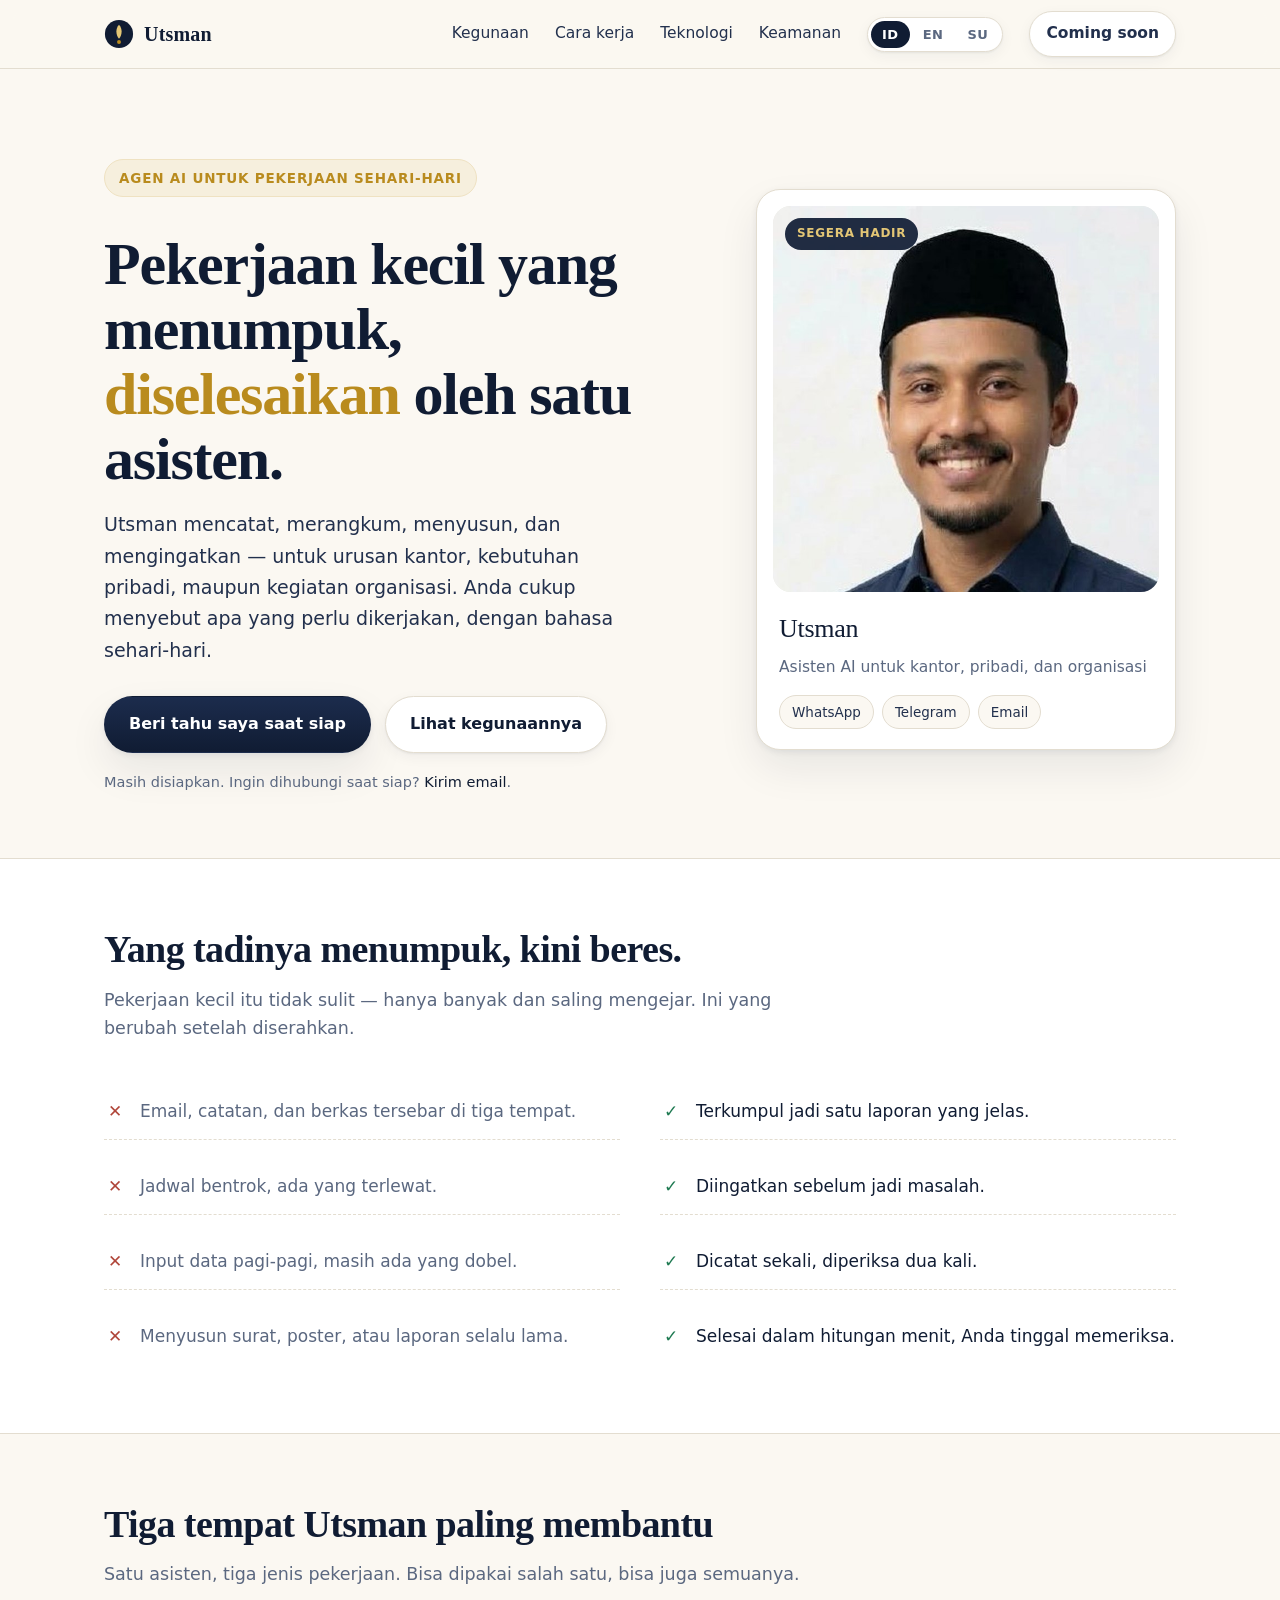
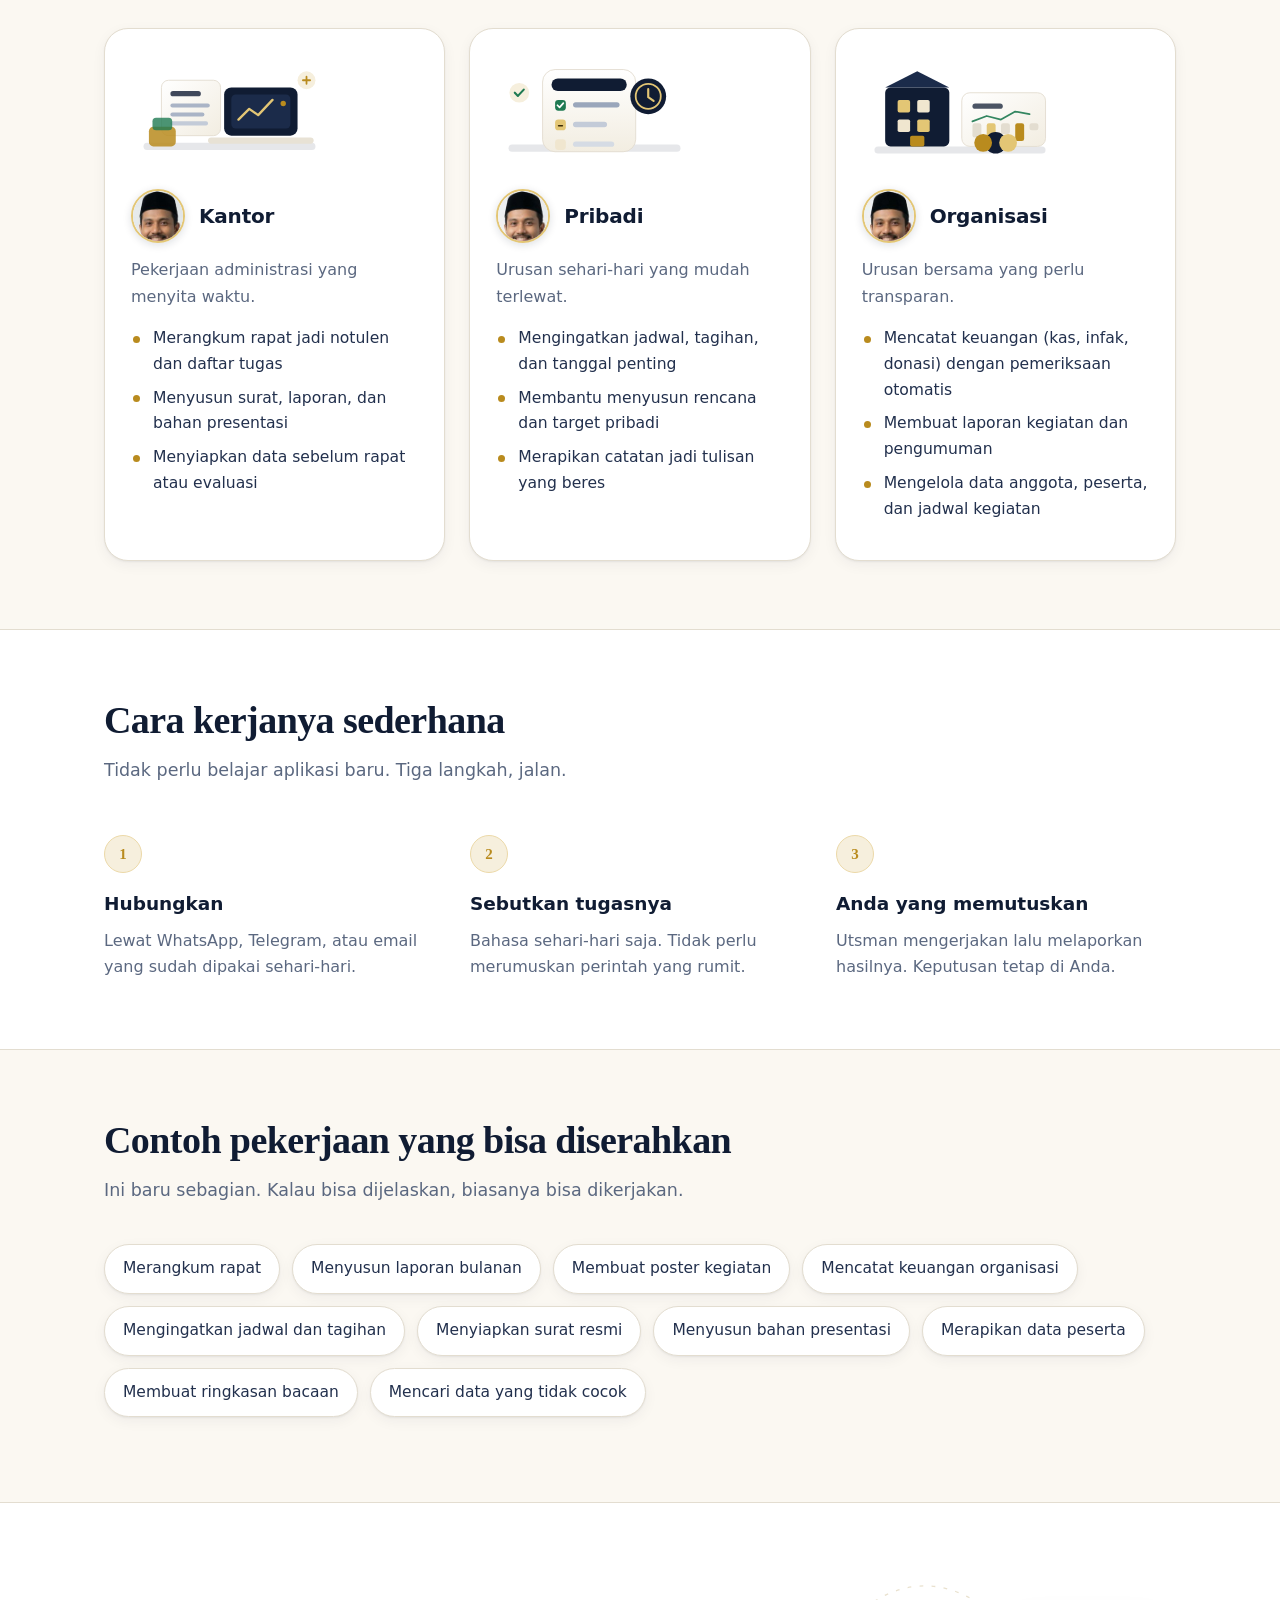
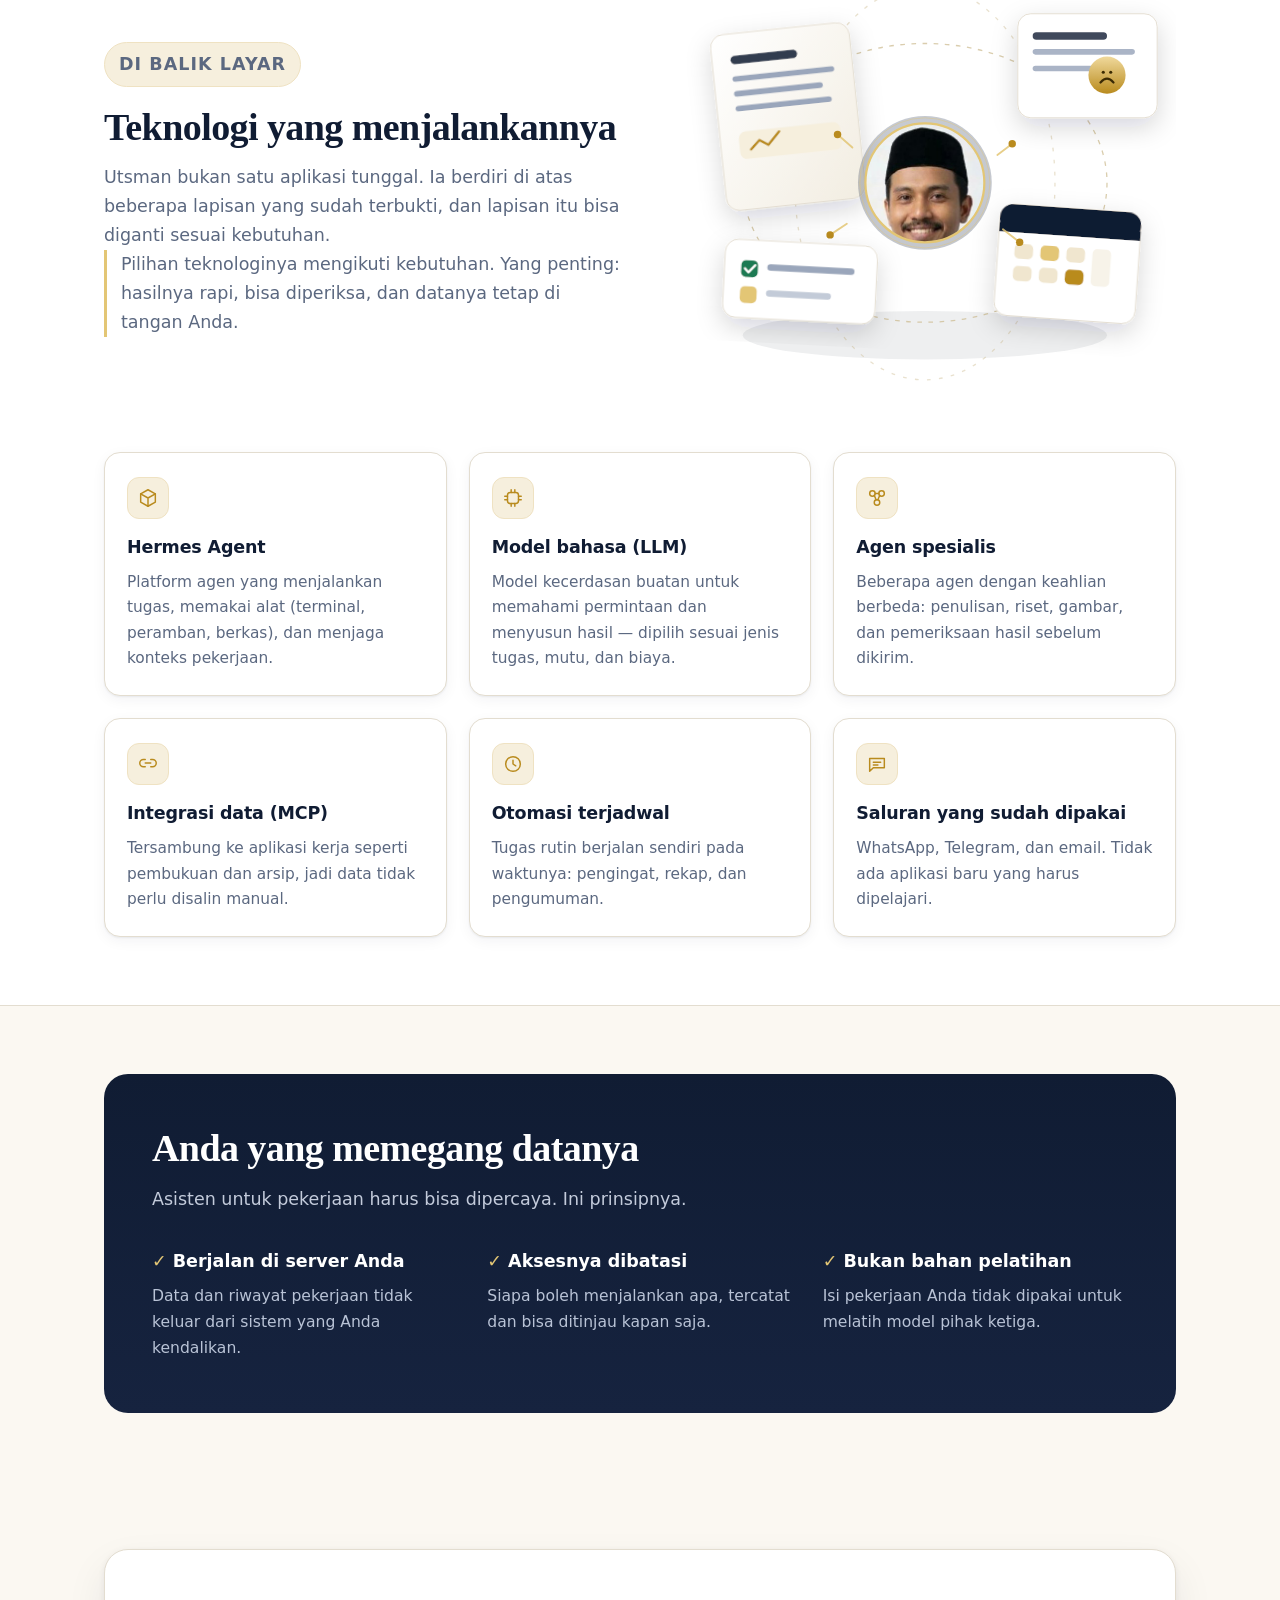
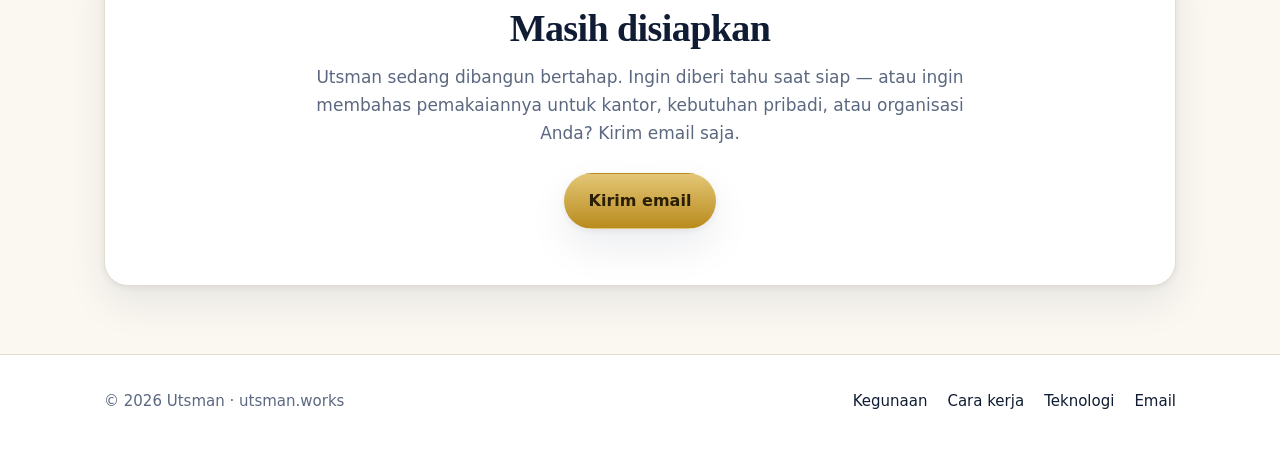
==== commit 40fa35dc: "Kartu kagunaan: balik ka ikon + avatar di judul; poto banner jadi 1:1 (teu kastretch)" ====
--- a/index.html
+++ b/index.html
@@ -37,7 +37,7 @@
 <link rel="icon" href="/assets/favicon.svg" type="image/svg+xml">
 <link rel="apple-touch-icon" href="/assets/favicon.svg">
 <link rel="preload" as="image" href="/assets/utsman-card.jpg">
-<link rel="stylesheet" href="/css/style.css?v=20261005-5">
+<link rel="stylesheet" href="/css/style.css?v=20261005-6">
 <script>document.documentElement.classList.add("js-anim");</script>
 
 <script type="application/ld+json">
@@ -142,7 +142,7 @@
       <!-- Kartu profil: foto Utsman (asisten AI) -->
       <div class="profile-card reveal">
         <div class="profile-photo">
-          <img src="/assets/utsman-card.jpg" width="600" height="784"
+          <img src="/assets/utsman-card.jpg" width="700" height="700"
                alt="Utsman, asisten AI, memakai peci hitam dan kaus abu-abu" data-i18n-alt="hero.photo.alt"
                fetchpriority="high" decoding="async">
           <span class="profile-badge" data-i18n="hero.status">Segera hadir</span>
@@ -190,8 +190,11 @@
 
       <div class="cards">
         <article class="card reveal">
-          <div class="card-photo"><img src="/assets/asisten-kerja.jpg" width="720" height="540" alt="Utsman, asisten untuk pekerjaan kantor, memakai blazer" data-i18n-alt="u.k.alt" loading="lazy" decoding="async"></div>
-          <h3 data-i18n="u.k.title">Kantor</h3>
+          <div class="card-illustration"><img src="/assets/ilustrasi-kantor.svg" width="220" height="132" alt="Ilustrasi meja kantor dan dokumen yang sedang dirapikan" loading="lazy" decoding="async"></div>
+          <div class="card-head">
+            <img class="card-avatar" src="/assets/avatar-kerja.jpg" width="112" height="112" alt="Utsman" loading="lazy" decoding="async">
+            <h3 data-i18n="u.k.title">Kantor</h3>
+          </div>
           <p data-i18n="u.k.p">Pekerjaan administrasi yang menyita waktu.</p>
           <ul>
             <li data-i18n="u.k.l1">Merangkum rapat jadi notulen dan daftar tugas</li>
@@ -201,8 +204,11 @@
         </article>
 
         <article class="card reveal">
-          <div class="card-photo"><img src="/assets/asisten-pribadi.jpg" width="720" height="540" alt="Utsman, asisten untuk urusan pribadi, memakai hoodie" data-i18n-alt="u.p.alt" loading="lazy" decoding="async"></div>
-          <h3 data-i18n="u.p.title">Pribadi</h3>
+          <div class="card-illustration"><img src="/assets/ilustrasi-pribadi.svg" width="220" height="132" alt="Ilustrasi telepon dengan daftar tugas dan pengingat waktu" loading="lazy" decoding="async"></div>
+          <div class="card-head">
+            <img class="card-avatar" src="/assets/avatar-pribadi.jpg" width="112" height="112" alt="Utsman" loading="lazy" decoding="async">
+            <h3 data-i18n="u.p.title">Pribadi</h3>
+          </div>
           <p data-i18n="u.p.p">Urusan sehari-hari yang mudah terlewat.</p>
           <ul>
             <li data-i18n="u.p.l1">Mengingatkan jadwal, tagihan, dan tanggal penting</li>
@@ -212,8 +218,11 @@
         </article>
 
         <article class="card reveal">
-          <div class="card-photo"><img src="/assets/asisten-organisasi.jpg" width="720" height="540" alt="Utsman, asisten untuk urusan organisasi, memakai kemeja biru" data-i18n-alt="u.o.alt" loading="lazy" decoding="async"></div>
-          <h3 data-i18n="u.o.title">Organisasi</h3>
+          <div class="card-illustration"><img src="/assets/ilustrasi-organisasi.svg" width="220" height="132" alt="Ilustrasi gedung organisasi dan laporan keuangan yang transparan" loading="lazy" decoding="async"></div>
+          <div class="card-head">
+            <img class="card-avatar" src="/assets/avatar-organisasi.jpg" width="112" height="112" alt="Utsman" loading="lazy" decoding="async">
+            <h3 data-i18n="u.o.title">Organisasi</h3>
+          </div>
           <p data-i18n="u.o.p">Urusan bersama yang perlu transparan.</p>
           <ul>
             <li data-i18n="u.o.l1">Mencatat keuangan (kas, infak, donasi) dengan pemeriksaan otomatis</li>
--- a/css/style.css
+++ b/css/style.css
@@ -168,6 +168,18 @@
 .card:hover { transform: translateY(-3px); box-shadow: var(--shadow-md); }
 .card-photo { border-radius: 14px; overflow: hidden; background: #ecebe6; box-shadow: 0 1px 3px rgba(16, 28, 51, .07); }
 .card-photo img { width: 100%; height: auto; aspect-ratio: 4 / 3; object-fit: cover; object-position: 50% 20%; }
+
+/* ikon ilustrasi kartu */
+.card-illustration { height: 118px; display: flex; align-items: center; }
+.card-illustration img { height: 100%; width: auto; }
+
+/* avatar leutik di gigireun judul kartu */
+.card-head { display: flex; align-items: center; gap: 14px; }
+.card-avatar {
+  width: 54px; height: 54px; flex: none; border-radius: 50%;
+  object-fit: cover; object-position: 50% 14%;
+  border: 2px solid var(--gold-soft); box-shadow: 0 2px 8px rgba(16, 28, 51, .14);
+}
 .card h3 { font-size: 20px; margin: 0; letter-spacing: -.01em; }
 .card > p { margin: 0; color: var(--muted); font-size: 16px; }
 .card ul { margin: 2px 0 0; padding-left: 0; list-style: none; color: var(--ink-soft); font-size: 15.6px; }
@@ -245,8 +257,8 @@
 }
 .profile-photo { position: relative; border-radius: 18px; overflow: hidden; background: #ecebe6; }
 .profile-photo img {
-  width: 100%; height: auto; aspect-ratio: 360 / 470;
-  object-fit: cover; object-position: 50% 20%;
+  width: 100%; height: auto; aspect-ratio: 1 / 1;
+  object-fit: cover; object-position: 50% 16%;
 }
 .profile-badge {
   position: absolute; left: 12px; top: 12px;
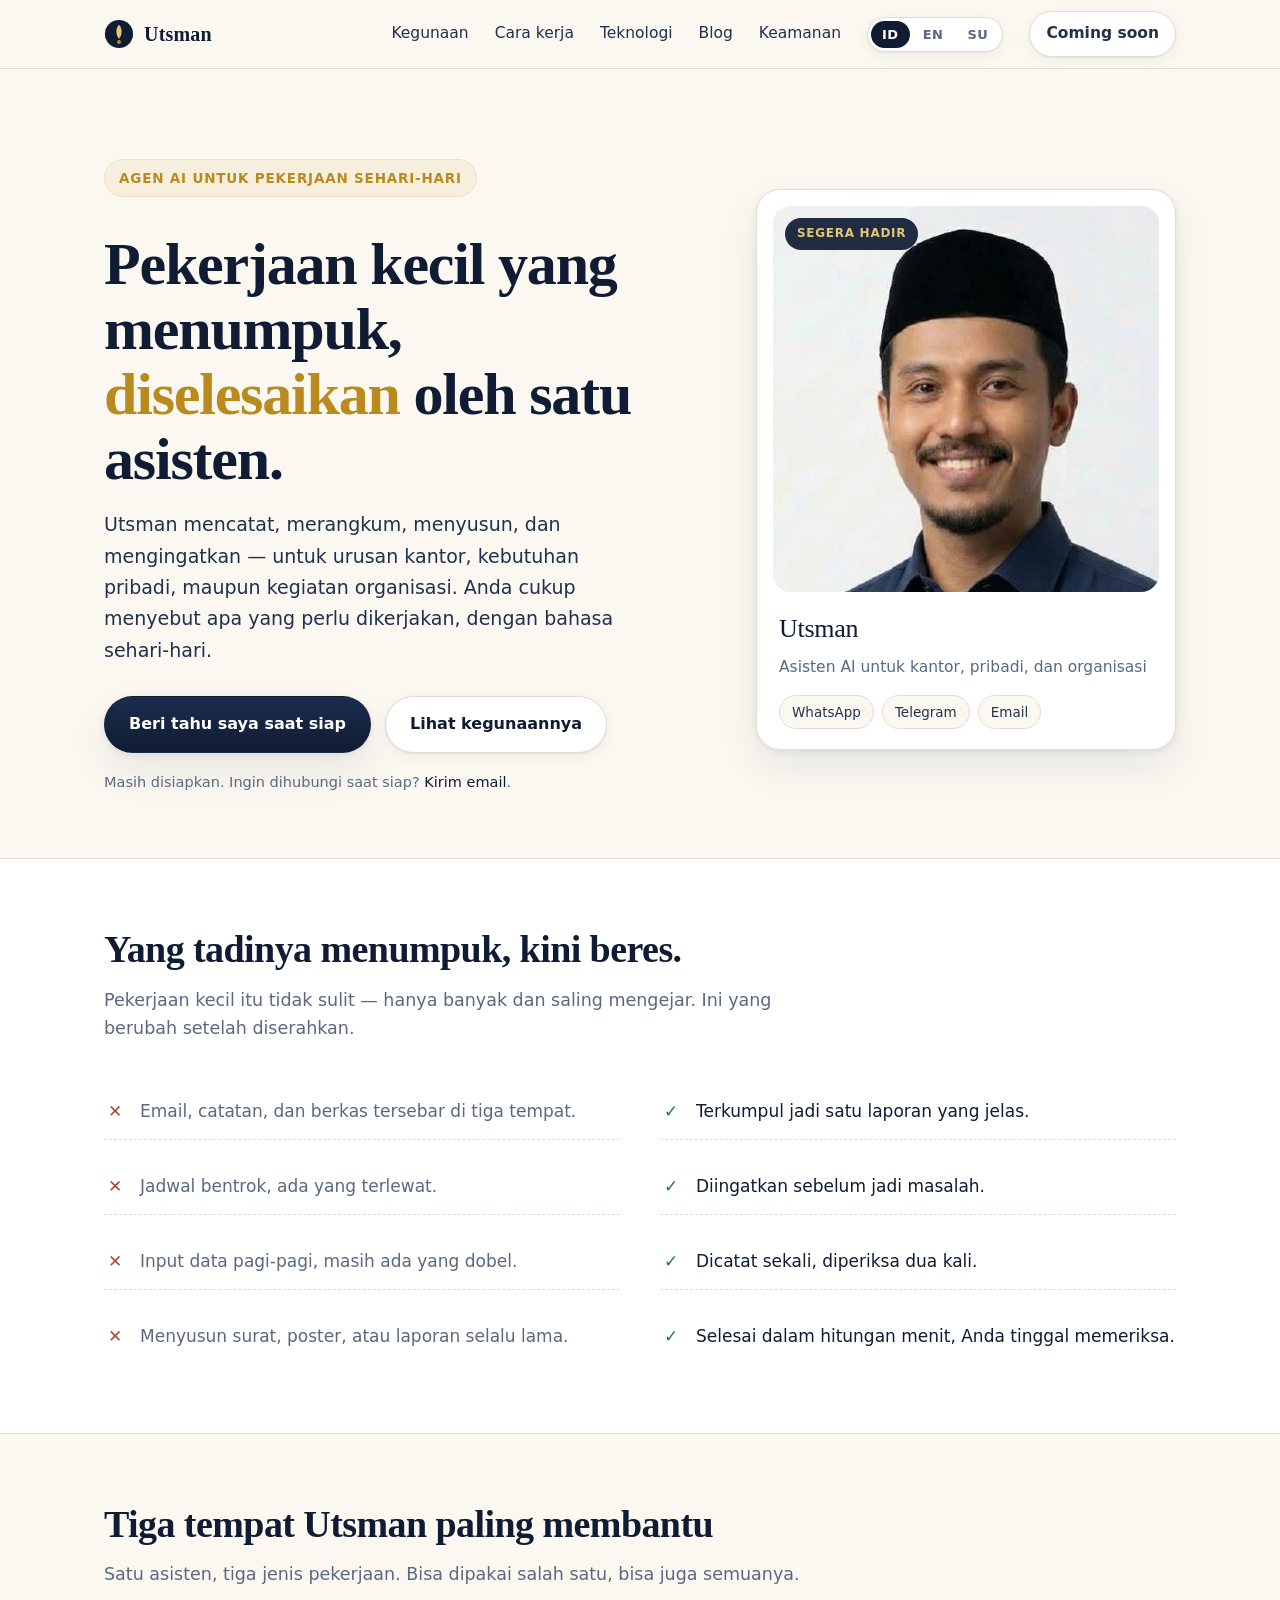
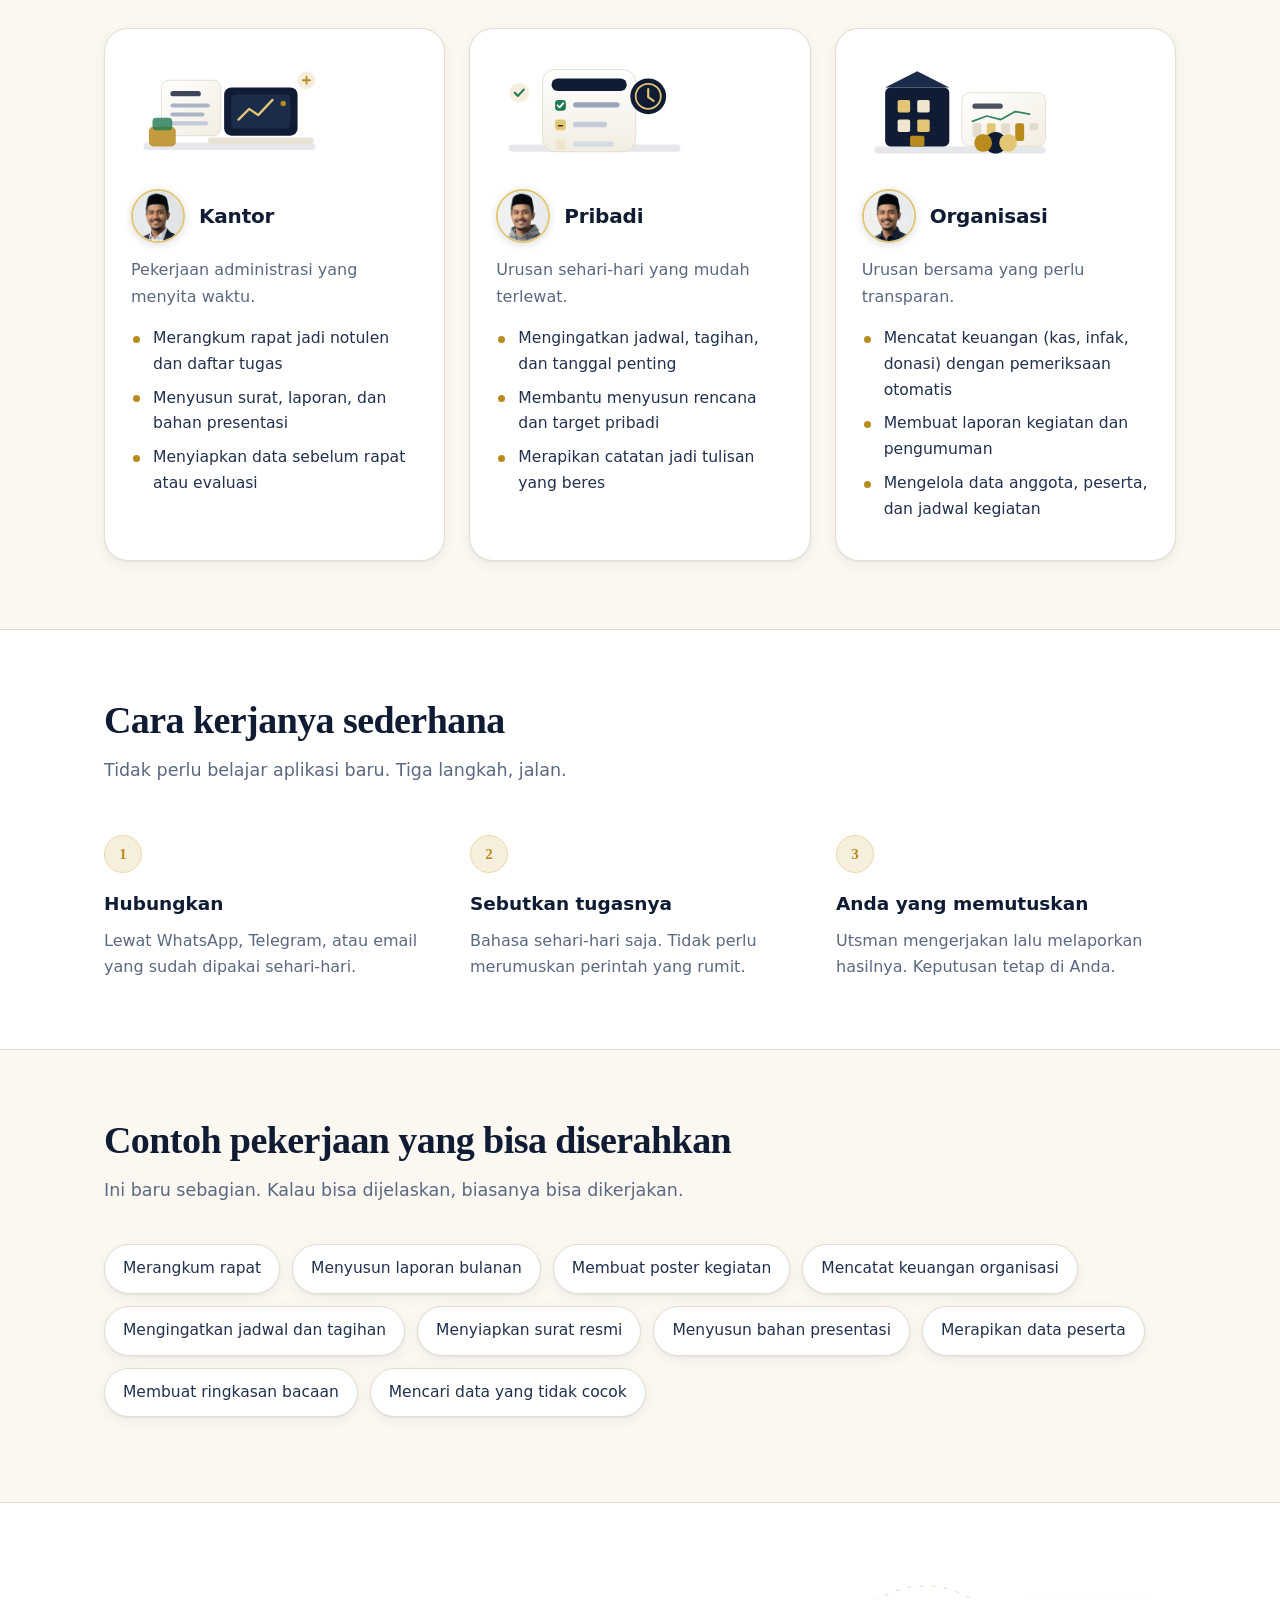
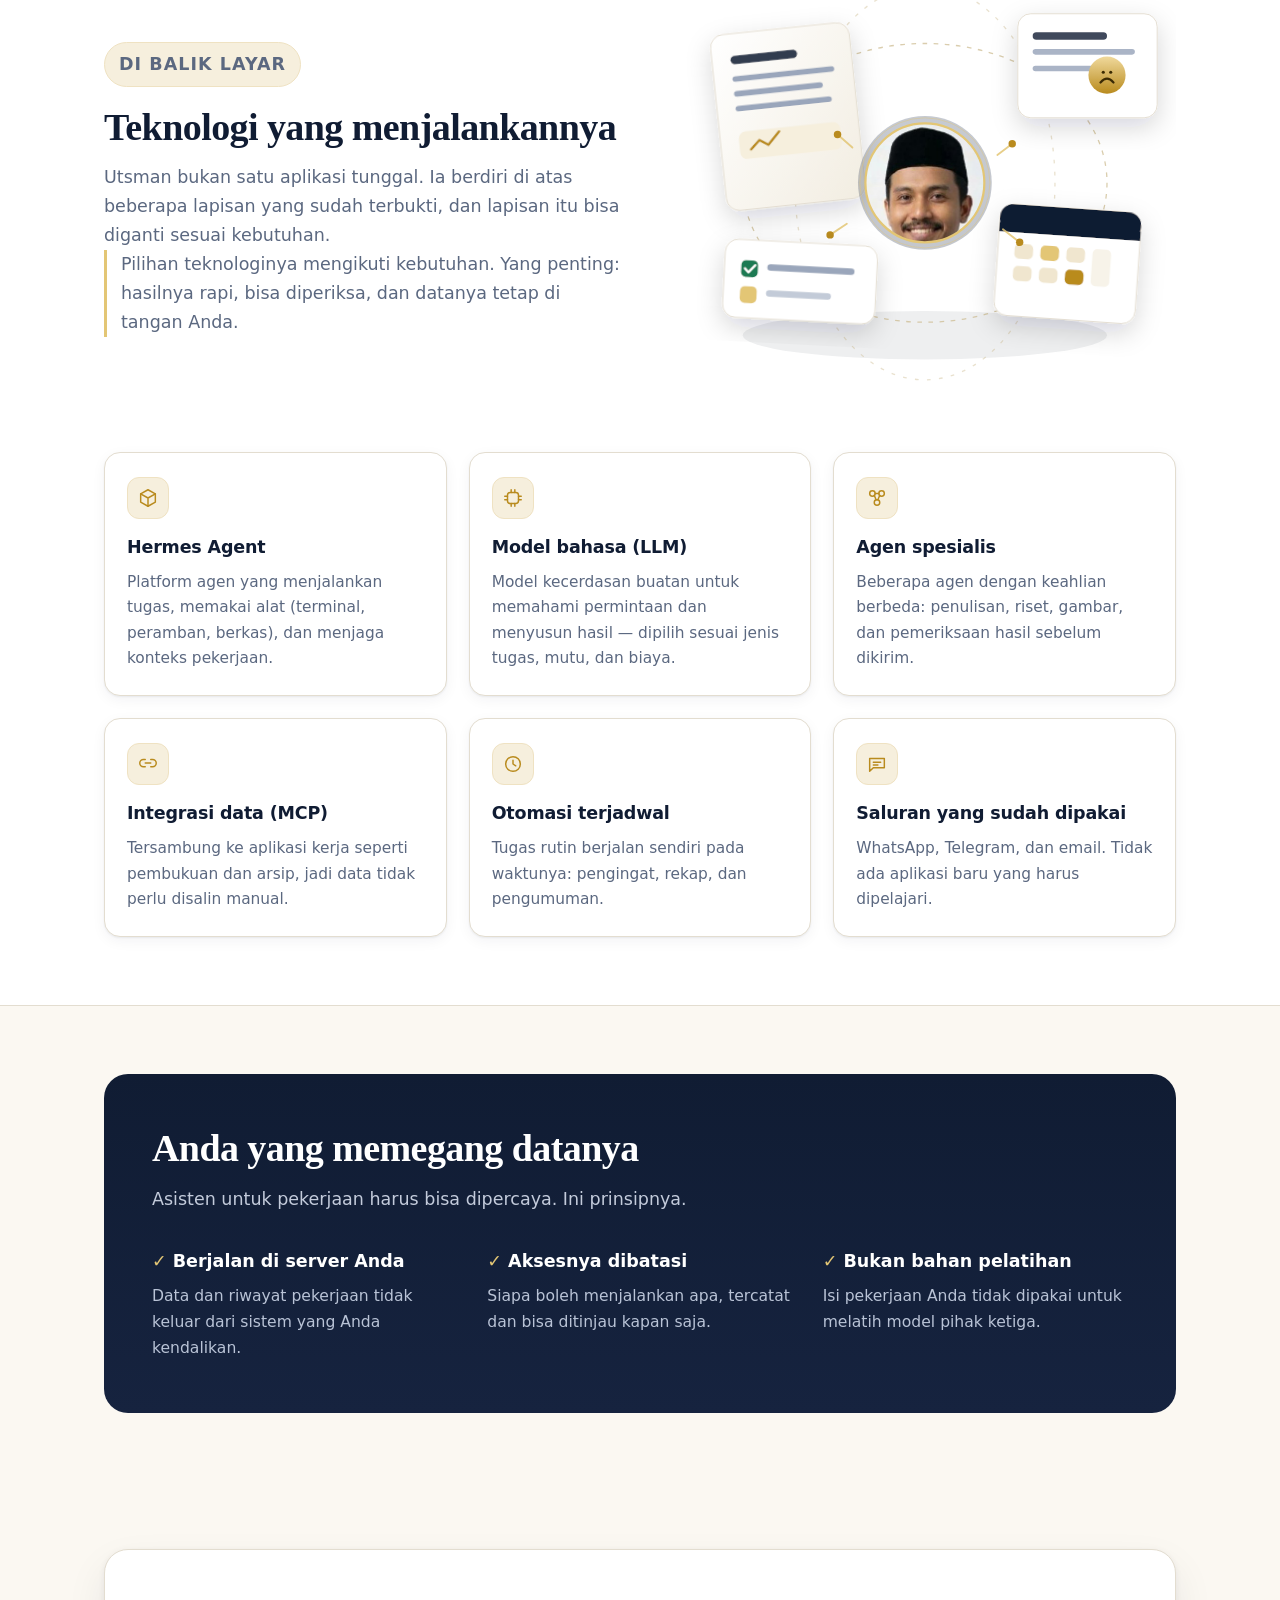
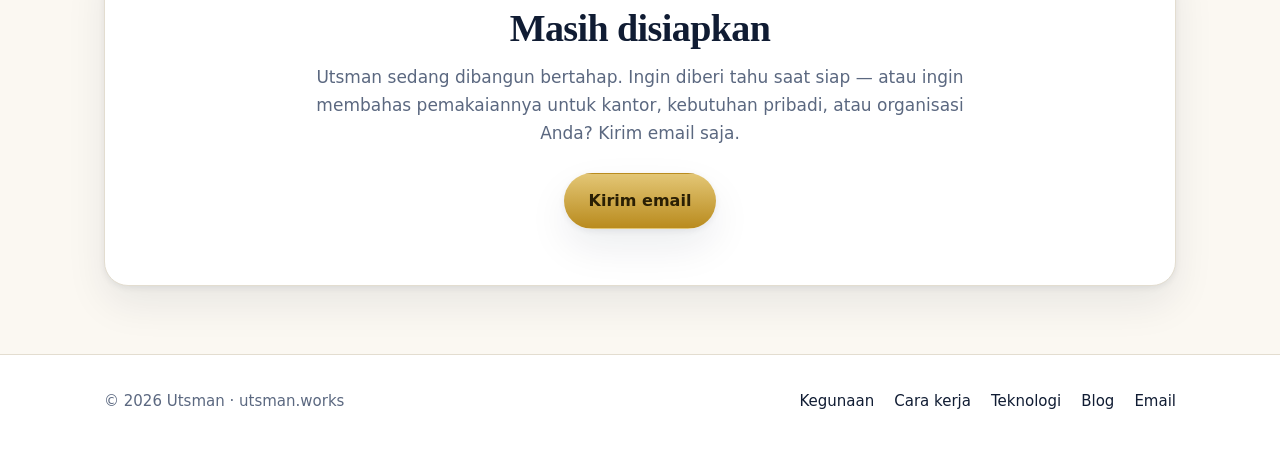
==== commit 22e3f223: "Blog: /blog ti repositori markdown publik (volume read-only), nginx 404 asli, tautan nav, robots sit" ====
--- a/index.html
+++ b/index.html
@@ -105,6 +105,7 @@
       <a href="#kagunaan" data-i18n="nav.usage">Kegunaan</a>
       <a href="#cara" data-i18n="nav.how">Cara kerja</a>
       <a href="#teknologi" data-i18n="nav.tech">Teknologi</a>
+      <a href="/blog/" data-i18n="nav.blog">Blog</a>
       <a href="#aman" data-i18n="nav.secure">Keamanan</a>
 
       <div class="lang-switch" role="group" aria-label="Pilih bahasa" data-i18n-aria="lang.aria">
@@ -492,6 +493,7 @@
       <a href="#kagunaan" data-i18n="nav.usage">Kegunaan</a>
       <a href="#cara" data-i18n="nav.how">Cara kerja</a>
       <a href="#teknologi" data-i18n="nav.tech">Teknologi</a>
+      <a href="/blog/" data-i18n="nav.blog">Blog</a>
       <a href="mailto:bahzimadina@gmail.com?subject=Utsman.works%20—%20beri%20tahu%20saya" data-i18n="f.email">Email</a>
     </div>
   </div>
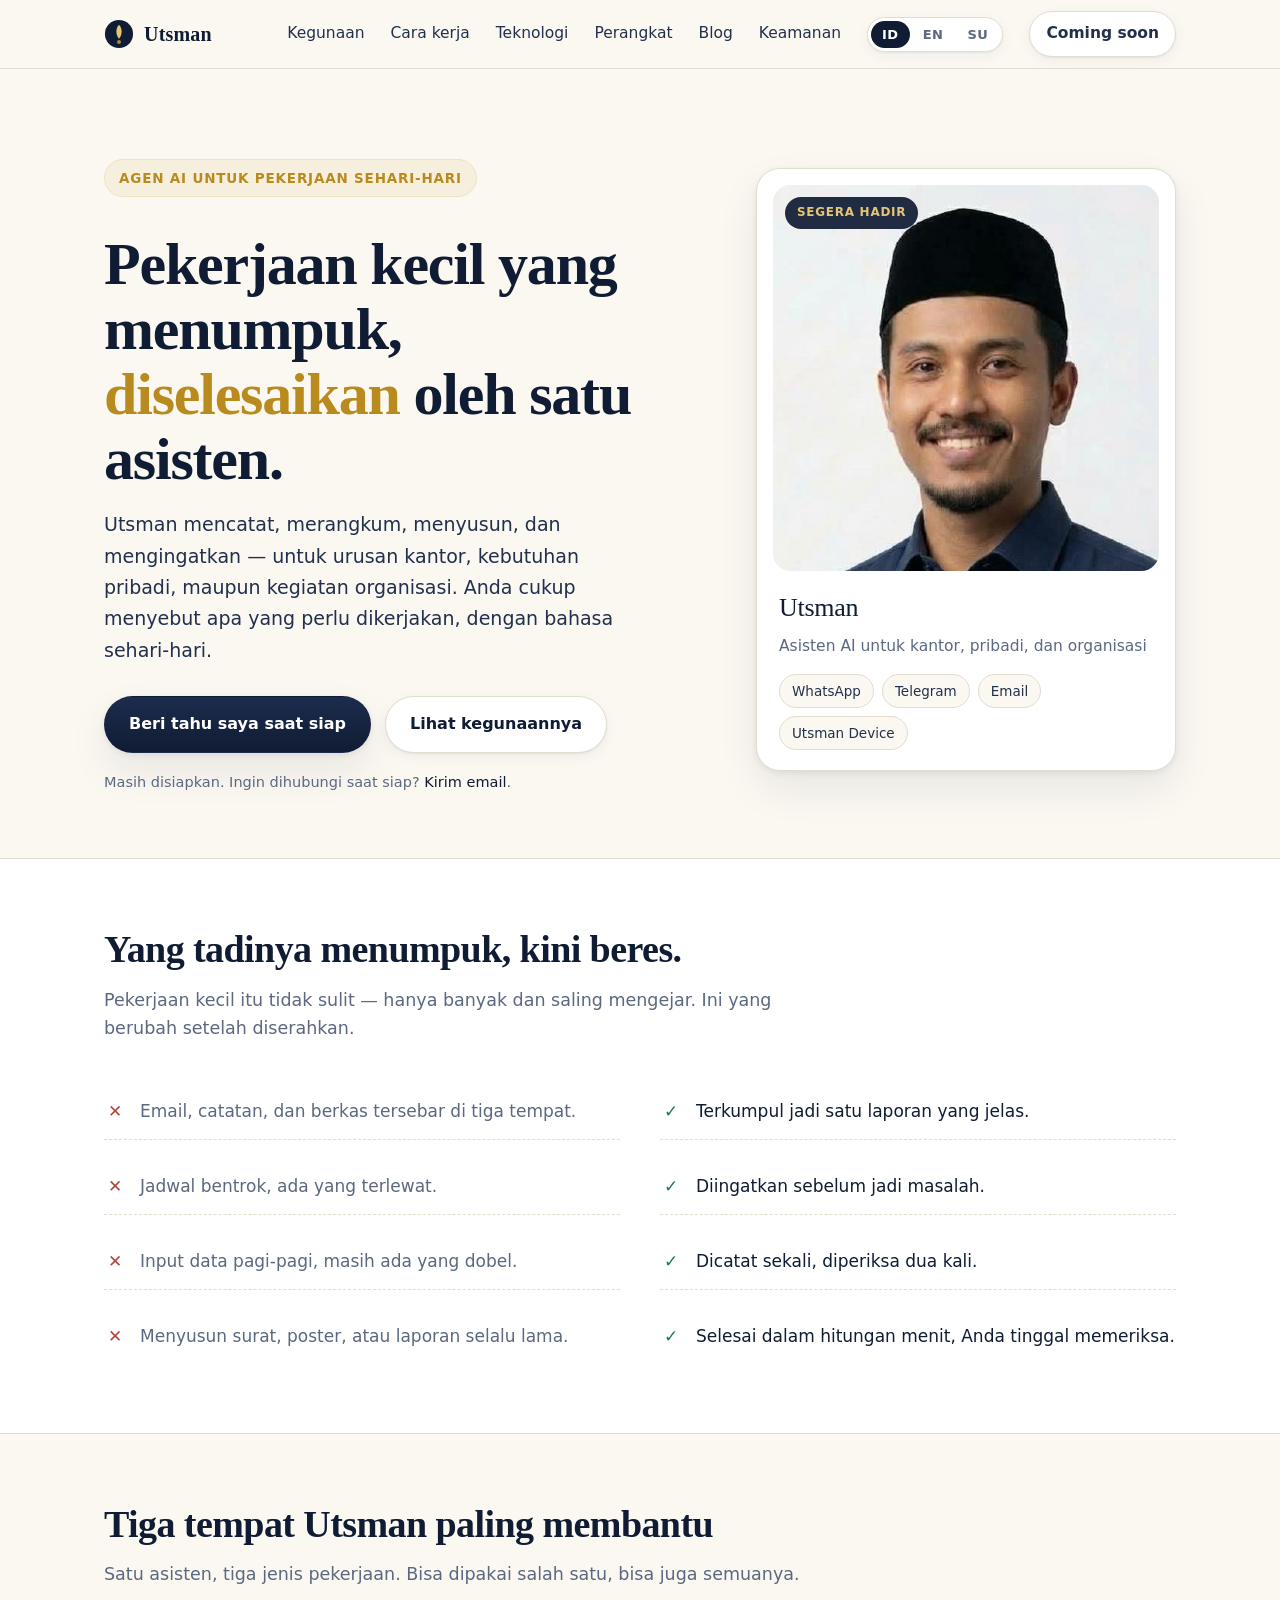
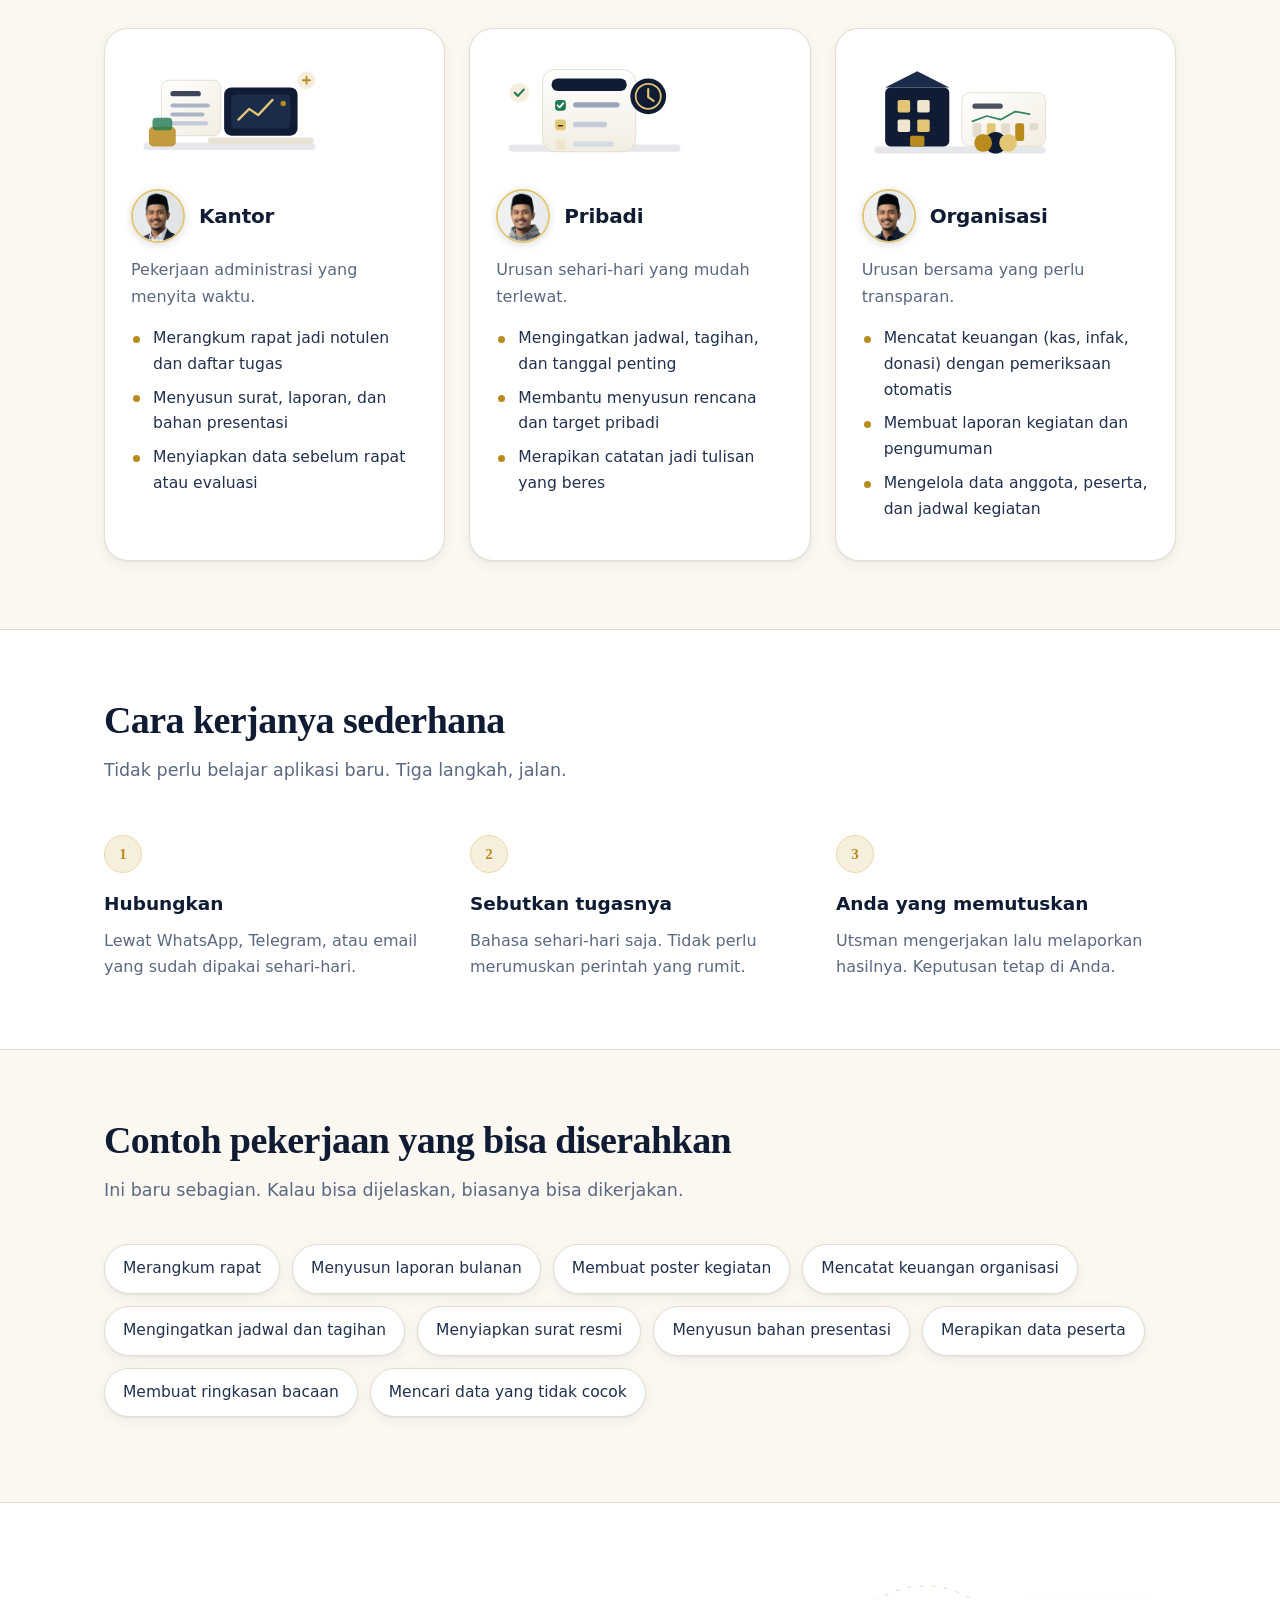
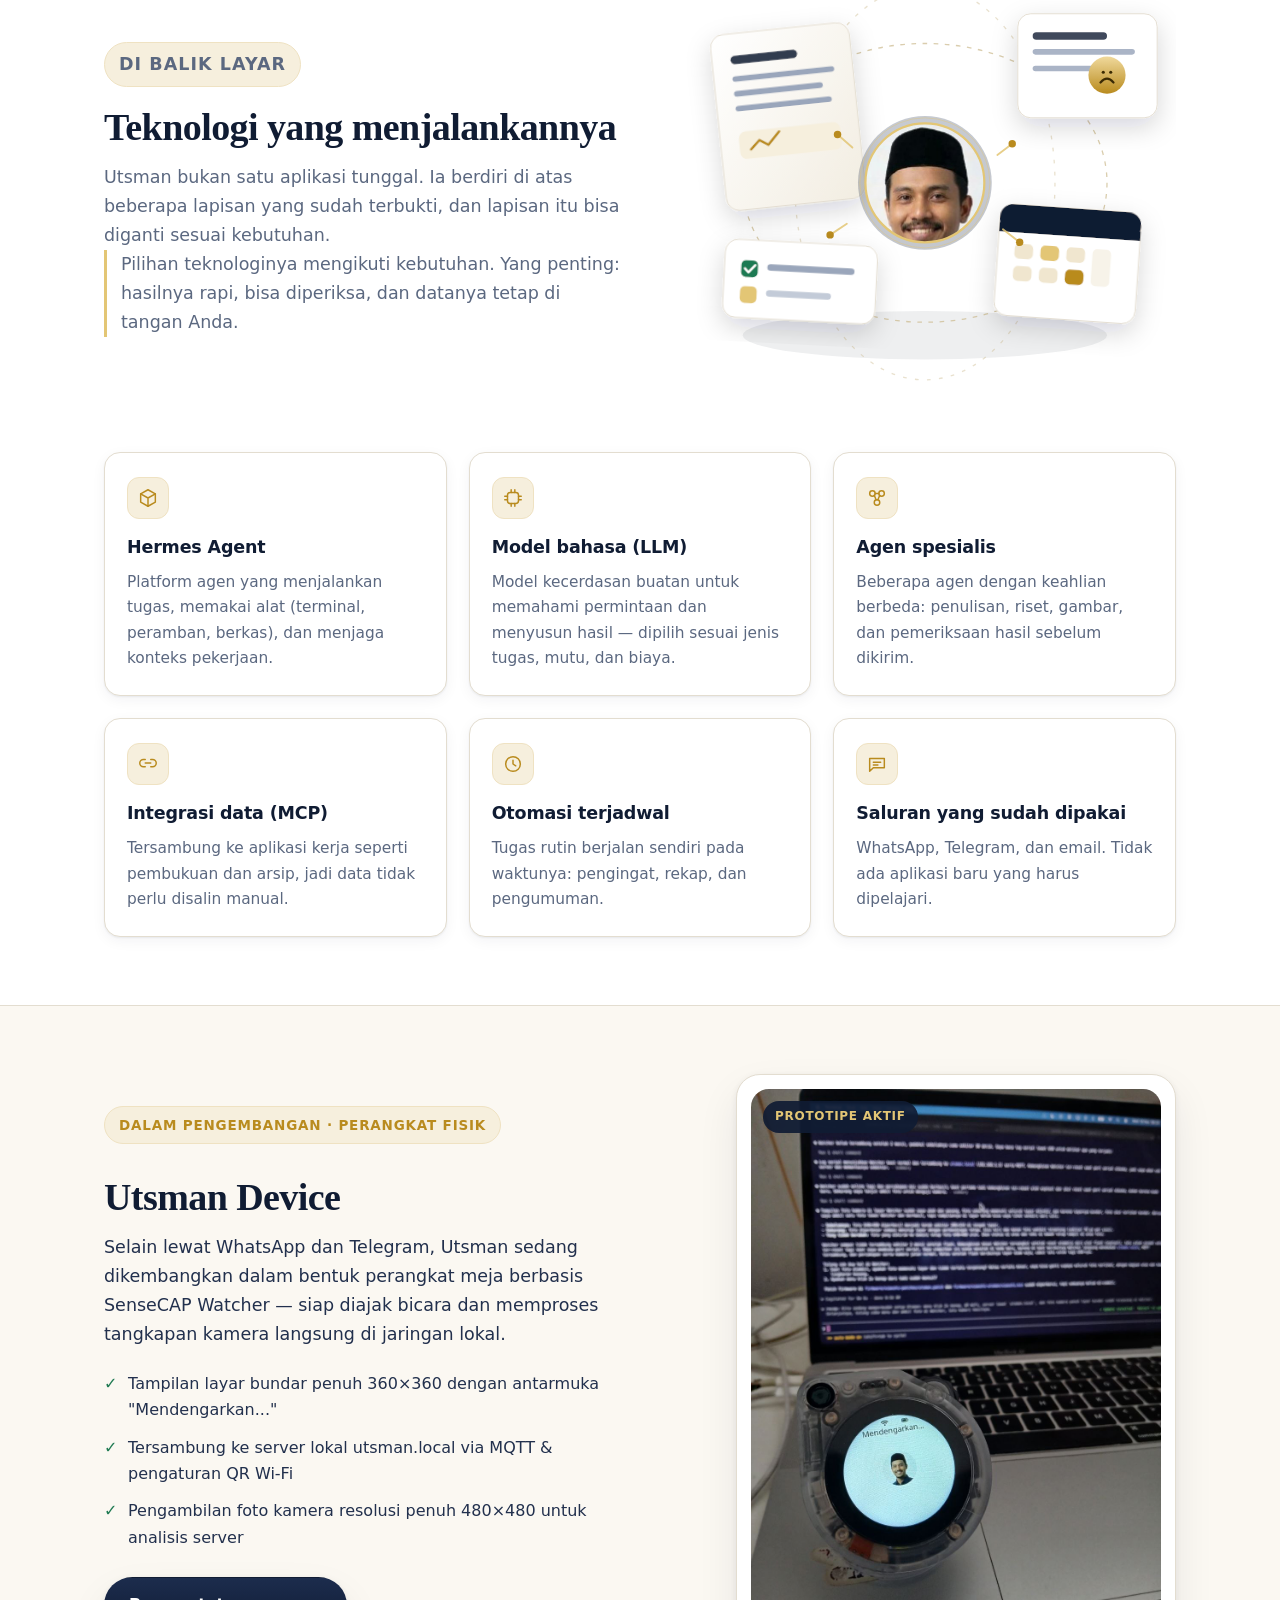
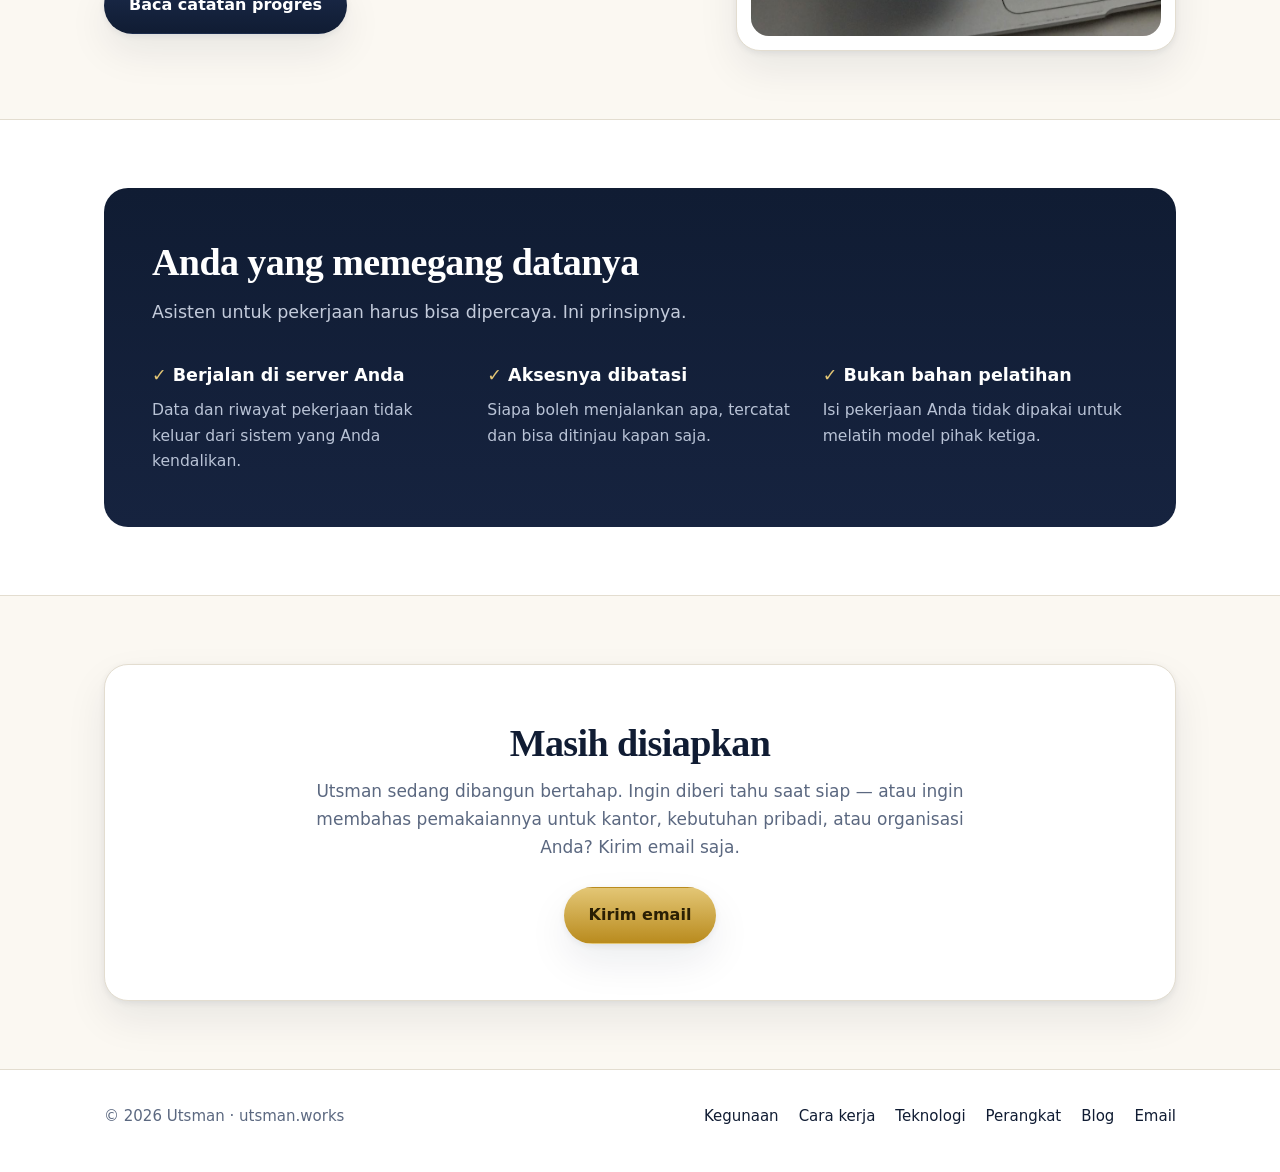
==== commit a88ca886: "Tambah bagian progres Utsman Device di landing page" ====
--- a/index.html
+++ b/index.html
@@ -14,6 +14,16 @@
 <meta name="author" content="Utsman">
 <meta name="robots" content="index, follow, max-image-preview:large">
 
+<!-- Google tag (gtag.js) -->
+<script async src="https://www.googletagmanager.com/gtag/js?id=G-BTLVPZ0HXY"></script>
+<script>
+  window.dataLayer = window.dataLayer || [];
+  function gtag(){dataLayer.push(arguments);}
+  gtag('js', new Date());
+
+  gtag('config', 'G-BTLVPZ0HXY');
+</script>
+
 <!-- Open Graph -->
 <meta property="og:type" content="website">
 <meta property="og:site_name" content="Utsman">
@@ -37,7 +47,7 @@
 <link rel="icon" href="/assets/favicon.svg" type="image/svg+xml">
 <link rel="apple-touch-icon" href="/assets/favicon.svg">
 <link rel="preload" as="image" href="/assets/utsman-card.jpg">
-<link rel="stylesheet" href="/css/style.css?v=20261005-6">
+<link rel="stylesheet" href="/css/style.css?v=20261118-1">
 <script>document.documentElement.classList.add("js-anim");</script>
 
 <script type="application/ld+json">
@@ -105,6 +115,7 @@
       <a href="#kagunaan" data-i18n="nav.usage">Kegunaan</a>
       <a href="#cara" data-i18n="nav.how">Cara kerja</a>
       <a href="#teknologi" data-i18n="nav.tech">Teknologi</a>
+      <a href="#device" data-i18n="nav.device">Perangkat</a>
       <a href="/blog/" data-i18n="nav.blog">Blog</a>
       <a href="#aman" data-i18n="nav.secure">Keamanan</a>
 
@@ -155,6 +166,7 @@
             <li data-i18n="hero.chip1">WhatsApp</li>
             <li data-i18n="hero.chip2">Telegram</li>
             <li data-i18n="hero.chip3">Email</li>
+            <li data-i18n="hero.chip4">Utsman Device</li>
           </ul>
         </div>
       </div>
@@ -442,8 +454,38 @@
     </div>
   </section>
 
+  <!-- ================= UTSMAN DEVICE ================= -->
+  <section id="device" aria-labelledby="t-device">
+    <div class="wrap device-grid">
+      <div class="reveal">
+        <p class="eyebrow" data-i18n="d.eyebrow">Dalam pengembangan · Perangkat fisik</p>
+        <h2 id="t-device" style="margin-top:18px" data-i18n="d.head">Utsman Device</h2>
+        <p class="device-lede" data-i18n="d.sub">
+          Selain lewat WhatsApp dan Telegram, Utsman sedang dikembangkan dalam bentuk perangkat meja berbasis SenseCAP Watcher — siap diajak bicara dan memproses tangkapan kamera langsung di jaringan lokal.
+        </p>
+        <ul class="device-list">
+          <li data-i18n="d.l1">Tampilan layar bundar penuh 360×360 dengan antarmuka "Mendengarkan..."</li>
+          <li data-i18n="d.l2">Tersambung ke server lokal utsman.local via MQTT &amp; pengaturan QR Wi-Fi</li>
+          <li data-i18n="d.l3">Pengambilan foto kamera resolusi penuh 480×480 untuk analisis server</li>
+        </ul>
+        <div class="hero-actions" style="margin-top:26px">
+          <a class="btn btn-primary" href="/blog/utsman-device-progres-perangkat-fisik/" data-i18n="d.cta" data-i18n-href="d.blogHref">Baca catatan progres</a>
+        </div>
+      </div>
+
+      <div class="device-card reveal">
+        <div class="device-photo">
+          <img src="/assets/utsman-device-watcher.jpg" width="960" height="1280"
+               alt="Prototipe Utsman Device berbasis SenseCAP Watcher dengan layar bundar menampilkan avatar Utsman dan status Mendengarkan"
+               data-i18n-alt="d.photo.alt" loading="lazy" decoding="async">
+          <span class="profile-badge" data-i18n="d.badge">Prototipe aktif</span>
+        </div>
+      </div>
+    </div>
+  </section>
+
   <!-- ================= KEAMANAN ================= -->
-  <section id="aman" aria-labelledby="t-aman">
+  <section class="band" id="aman" aria-labelledby="t-aman">
     <div class="wrap">
       <div class="trust reveal">
         <div class="section-head" style="margin-bottom:0">
@@ -493,13 +535,14 @@
       <a href="#kagunaan" data-i18n="nav.usage">Kegunaan</a>
       <a href="#cara" data-i18n="nav.how">Cara kerja</a>
       <a href="#teknologi" data-i18n="nav.tech">Teknologi</a>
+      <a href="#device" data-i18n="nav.device">Perangkat</a>
       <a href="/blog/" data-i18n="nav.blog">Blog</a>
       <a href="mailto:bahzimadina@gmail.com?subject=Utsman.works%20—%20beri%20tahu%20saya" data-i18n="f.email">Email</a>
     </div>
   </div>
 </footer>
 
-<script src="/assets/i18n.js?v=20261005-1" defer></script>
+<script src="/assets/i18n.js?v=20261118-1" defer></script>
 <script>
   // Animasi muncul perlahan — dilewati bila pengguna memilih mengurangi gerakan.
   (function () {
--- a/css/style.css
+++ b/css/style.css
@@ -307,6 +307,31 @@
   .tech-grid { grid-template-columns: 1fr 1fr; }
   .profile-card { margin: 0 auto; }
 }
+
+/* ---------- Utsman Device ---------- */
+.device-grid {
+  display: grid; grid-template-columns: 1.05fr .95fr; gap: 52px; align-items: center;
+}
+.device-lede { color: var(--ink-soft); font-size: 17.5px; margin: 0 0 22px; max-width: 38em; }
+.device-list { margin: 0; padding: 0; list-style: none; display: grid; gap: 11px; color: var(--ink-soft); font-size: 16px; }
+.device-list li { position: relative; padding-left: 24px; }
+.device-list li::before {
+  content: "✓"; position: absolute; left: 0; top: 0;
+  color: #1f7a52; font-weight: 700;
+}
+.device-card {
+  background: var(--card); border: 1px solid var(--line); border-radius: var(--radius-lg);
+  box-shadow: var(--shadow-md); padding: 14px; max-width: 440px; margin-left: auto;
+}
+.device-photo { position: relative; border-radius: 18px; overflow: hidden; background: #ecebe6; }
+.device-photo img {
+  width: 100%; height: auto; aspect-ratio: 3 / 4;
+  object-fit: cover; object-position: 50% 60%;
+}
+@media (max-width: 940px) {
+  .device-grid { grid-template-columns: 1fr; gap: 32px; }
+  .device-card { margin: 0 auto; }
+}
 @media (max-width: 640px) { .tech-grid { grid-template-columns: 1fr; } }
 
 /* Layar keleutik: rapetkeun header supaya pemilih basa jeung CTA tetep muat */
